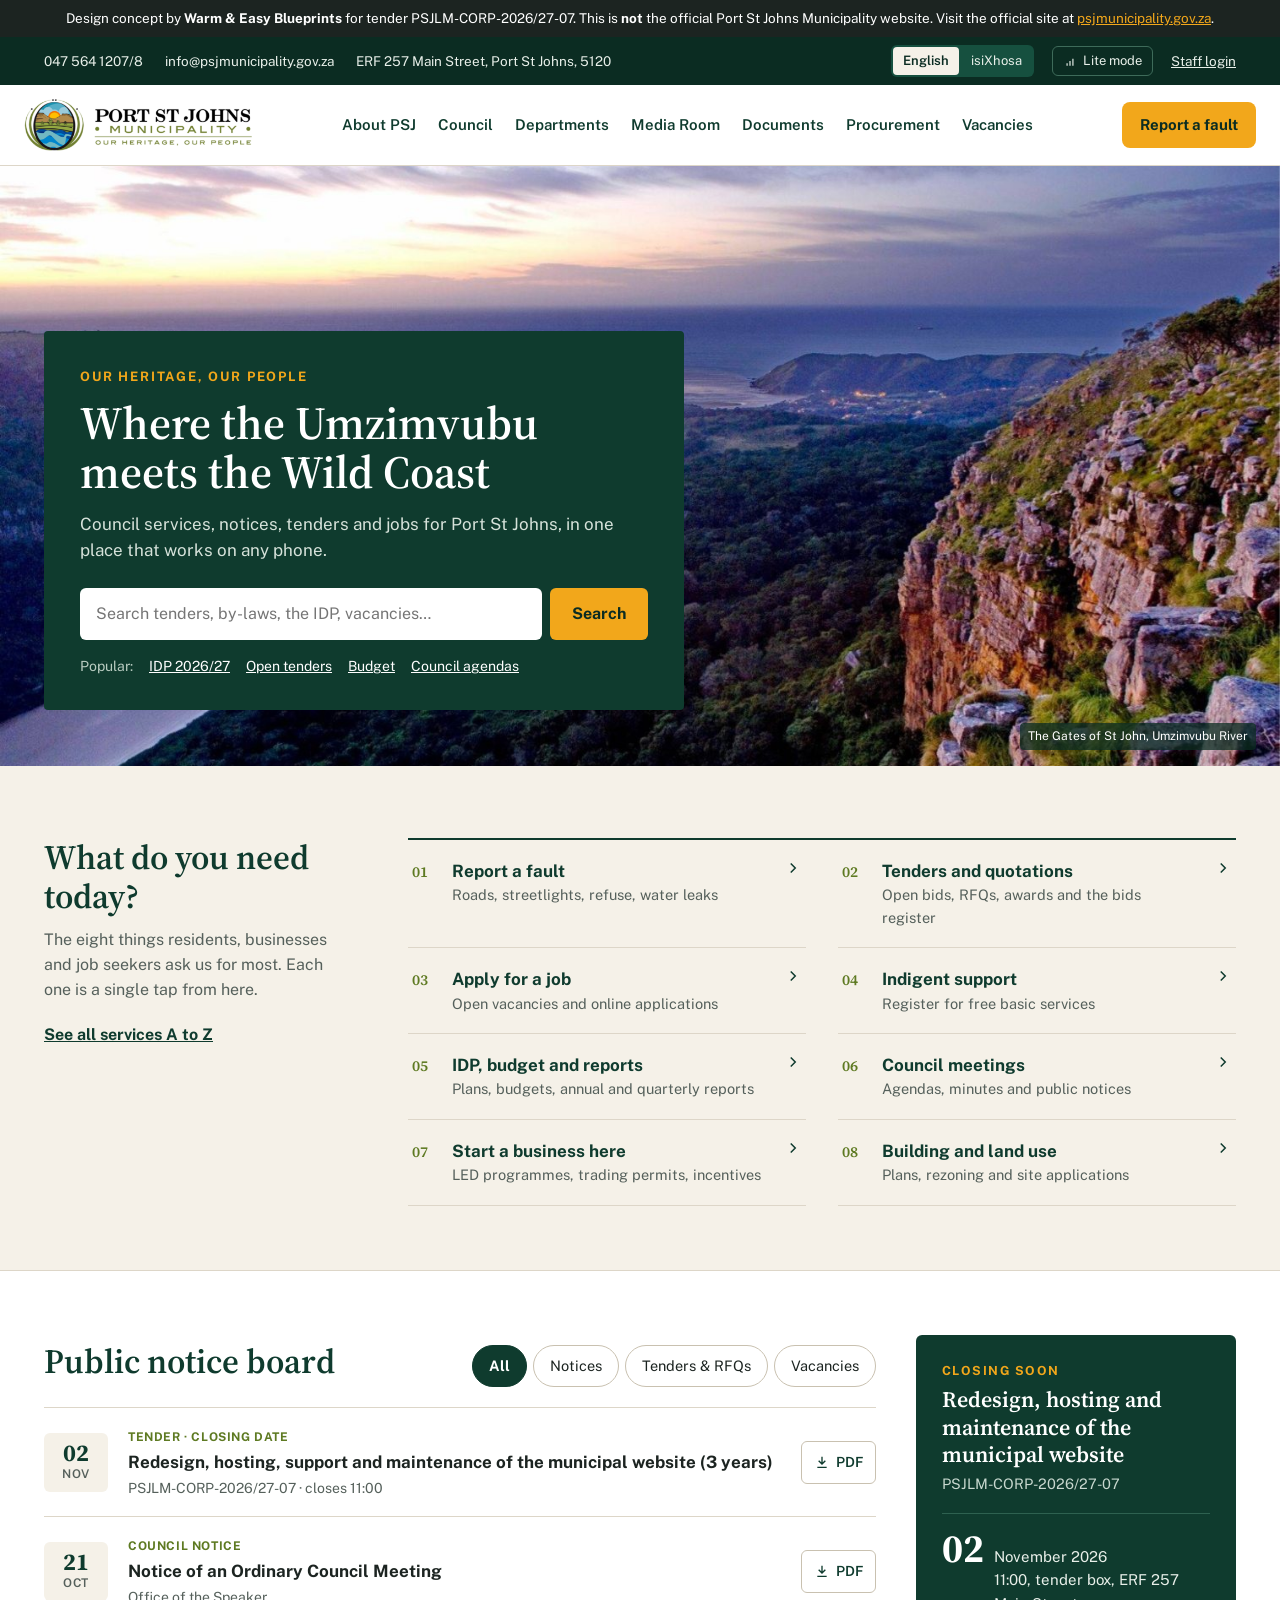
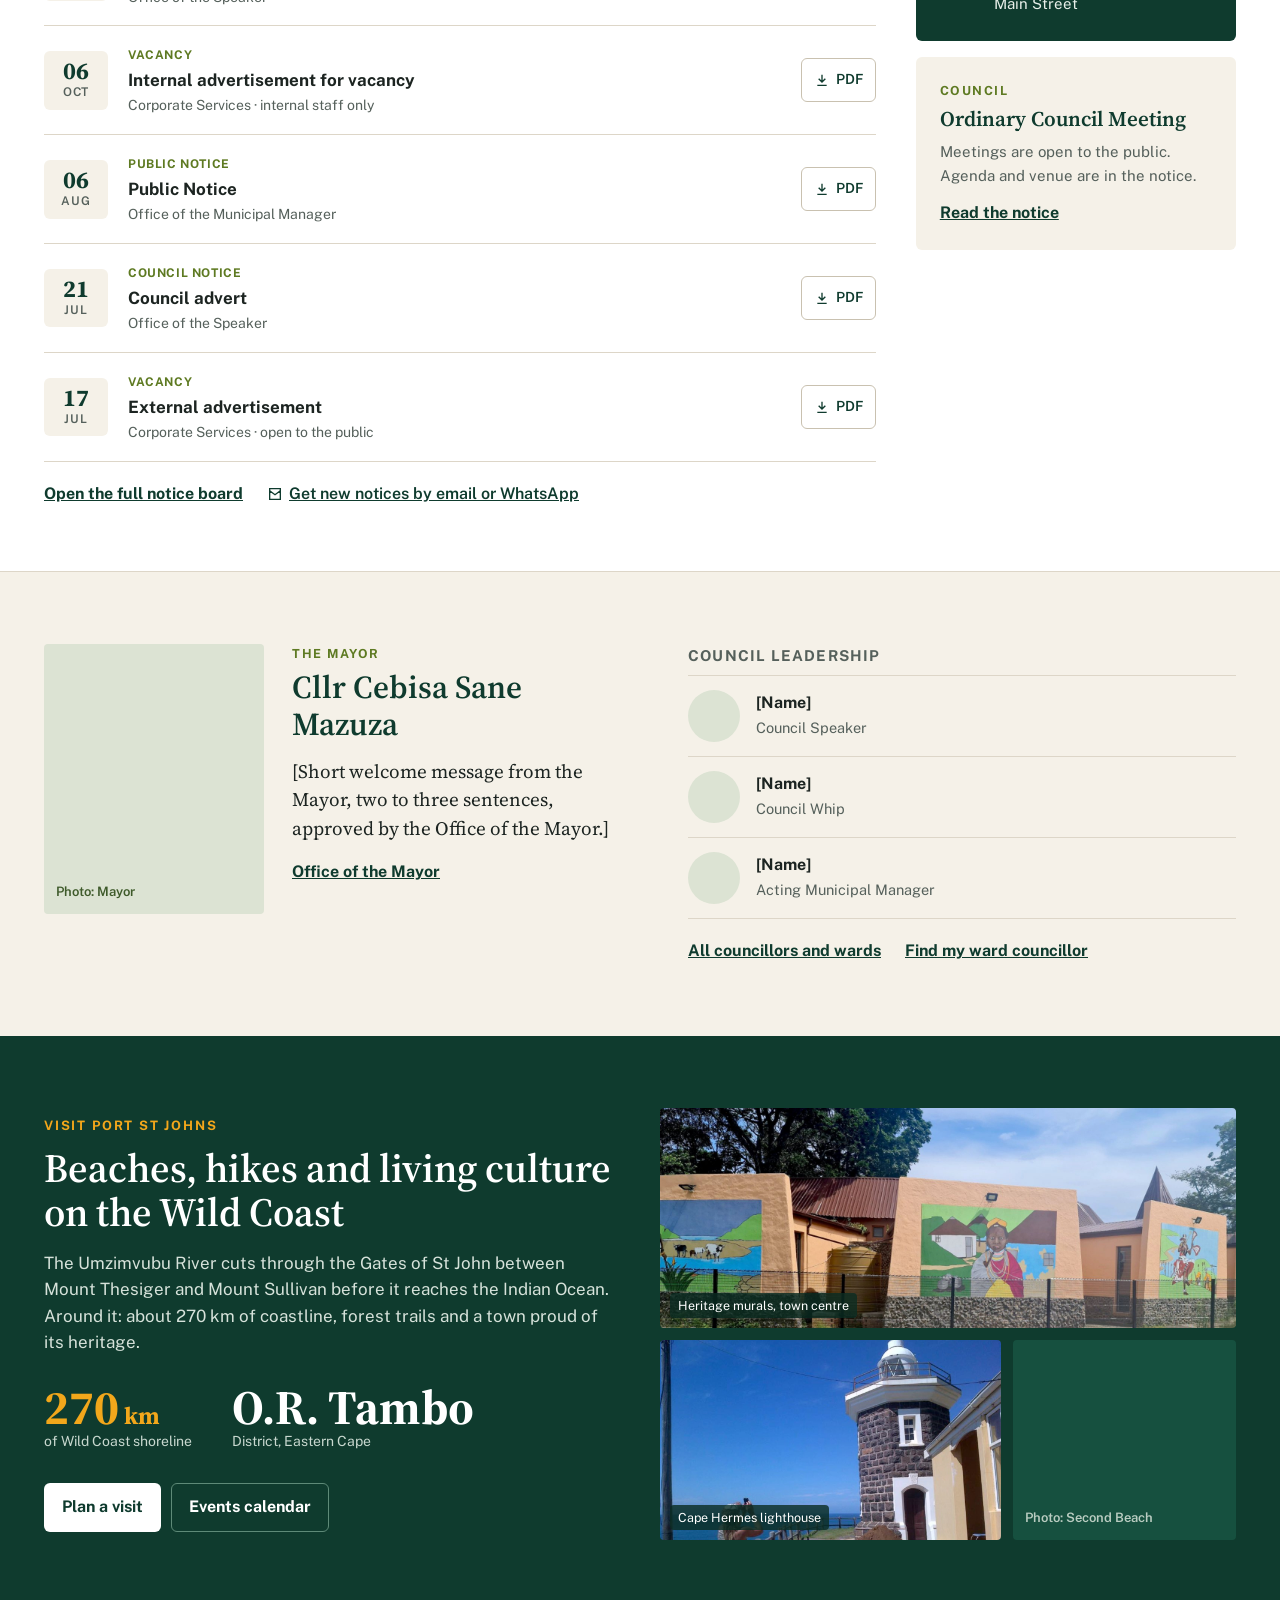
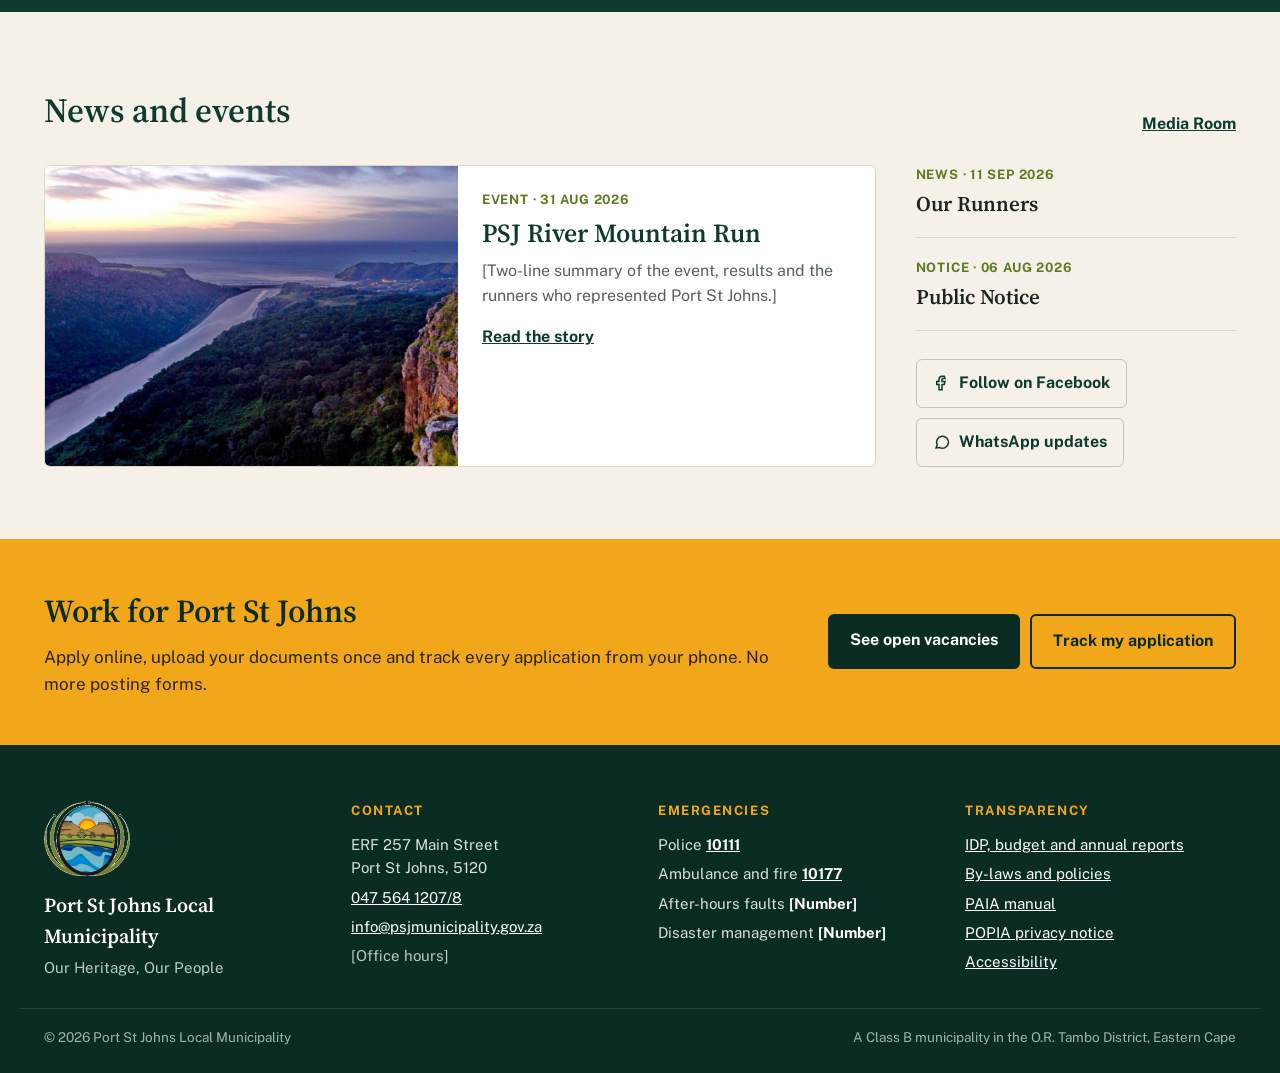
==== index.html @ 974b721a "Port St Johns LM website redesign concept (tender PSJLM-CORP-2026/27-07) Co-Authored-By: Claude Opus" ====
<!doctype html>
<html lang="en">
<head>
<meta charset="utf-8">
<meta name="viewport" content="width=device-width, initial-scale=1">
<meta name="robots" content="noindex, nofollow">
<title>Port St Johns LM · Home (design concept)</title>
<meta name="description" content="Website redesign concept for Port St Johns Local Municipality by Warm &amp; Easy Blueprints. Not the official municipal website.">
<link rel="icon" href="assets/psj-emblem.png">
<link rel="preconnect" href="https://fonts.googleapis.com">
<link href="https://fonts.googleapis.com/css2?family=Public+Sans:wght@400;500;600;700&amp;family=Source+Serif+4:opsz,wght@8..60,500;8..60,600;8..60,700&amp;display=swap" rel="stylesheet">
<style>
body{margin:0;background:#F5F1E8}
*{box-sizing:border-box}
a{color:#0F3B2E}a:hover{color:#5E7A22}
a:focus-visible,button:focus-visible,input:focus-visible,select:focus-visible{outline:3px solid #F2A71B;outline-offset:2px}
</style>
</head>
<body>
<div role="note" style="position:sticky;top:0;z-index:50;background:#1C2421;color:#FFFFFF;font-family:'Public Sans',system-ui,sans-serif;font-size:13.5px;line-height:1.4;padding:9px 16px;text-align:center">Design concept by <strong>Warm &amp; Easy Blueprints</strong> for tender PSJLM-CORP-2026/27-07. This is <strong>not</strong> the official Port St Johns Municipality website. Visit the official site at <a href="https://psjmunicipality.gov.za/" style="color:#F2A71B">psjmunicipality.gov.za</a>.</div>
<div style="width: 100%; font-family: 'Public Sans', system-ui, sans-serif; color: #1C2421; background: #F5F1E8; font-size: 16px; line-height: 1.55">


<div style="background: #0B2C22; color: #E8EFE9; font-size: 13.5px">
<div style="max-width: 1240px; margin: 0 auto; padding: 8px 24px; display: flex; flex-wrap: wrap; gap: 8px 24px; align-items: center; justify-content: space-between">
<div style="display: flex; flex-wrap: wrap; gap: 6px 22px; align-items: center">
<a href="tel:0475641207" style="color: #E8EFE9; text-decoration: none">047 564 1207/8</a>
<a href="mailto:info@psjmunicipality.gov.za" style="color: #E8EFE9; text-decoration: none">info@psjmunicipality.gov.za</a>
<span>ERF 257 Main Street, Port St Johns, 5120</span>
</div>
<div style="display: flex; flex-wrap: wrap; gap: 6px 18px; align-items: center">
<div role="group" aria-label="Language" style="display: flex; gap: 2px; background: #16503F; border-radius: 6px; padding: 2px">
<button type="button" aria-pressed="true" style="font: inherit; font-size: 13px; font-weight: 600; border: 0; border-radius: 4px; padding: 4px 10px; background: #F5F1E8; color: #0B2C22; cursor: pointer">English</button>
<button type="button" aria-pressed="false" style="font: inherit; font-size: 13px; border: 0; border-radius: 4px; padding: 4px 10px; background: transparent; color: #E8EFE9; cursor: pointer">isiXhosa</button>
</div>
<button type="button" aria-pressed="false" style="font: inherit; font-size: 13px; border: 1px solid #3E6B5A; border-radius: 6px; padding: 4px 10px; background: transparent; color: #E8EFE9; cursor: pointer; display: flex; align-items: center; gap: 6px"><svg width="14" height="14" viewBox="0 0 24 24" fill="none" stroke="currentColor" stroke-width="2" aria-hidden="true"><path d="M2 20h.01M7 20v-4M12 20v-8M17 20V8"/></svg>Lite mode</button>
<a href="#" style="color: #E8EFE9">Staff login</a>
</div>
</div>
</div>


<header style="background: #FFFFFF; border-bottom: 1px solid #DDD6C8">
<div style="max-width: 1280px; margin: 0 auto; padding: 14px 24px; display: flex; flex-wrap: wrap; gap: 16px 24px; align-items: center; justify-content: space-between">
<a href="#" aria-label="Port St Johns Municipality home" style="display: block; line-height: 0"><img src="assets/psj-logo.png" alt="Port St Johns Municipality: Our Heritage, Our People" style="height: 52px; width: auto"></a>
<nav aria-label="Main" style="display: flex; flex-wrap: wrap; gap: 4px 22px; align-items: center; font-weight: 600; font-size: 15px">
<a href="#" style="text-decoration: none">About PSJ</a>
<a href="#" style="text-decoration: none">Council</a>
<a href="#" style="text-decoration: none">Departments</a>
<a href="#" style="text-decoration: none">Media Room</a>
<a href="#" style="text-decoration: none">Documents</a>
<a href="#" style="text-decoration: none">Procurement</a>
<a href="vacancies.html" style="text-decoration: none">Vacancies</a>
</nav>
<div style="display: flex; gap: 10px; align-items: center">
<a href="#" style="text-decoration: none; background: #F2A71B; color: #0B2C22; font-weight: 700; padding: 11px 18px; border-radius: 8px; font-size: 15px">Report a fault</a>
</div>
</div>
</header>


<section style="position: relative; min-height: 600px; display: flex; align-items: flex-end; overflow: hidden">
<img src="assets/psj-gorge.jpg" alt="The Umzimvubu River winding through the Gates of St John gorge to the Indian Ocean at dusk" style="position: absolute; inset: 0; width: 100%; height: 100%; object-fit: cover; object-position: center 40%">
<div style="position: relative; width: 100%; max-width: 1240px; margin: 0 auto; padding: 0 24px 56px">
<div style="background: #0F3B2E; color: #FFFFFF; max-width: 640px; padding: 36px 36px 32px; border-radius: 4px">
<p style="margin: 0 0 10px; font-size: 13px; letter-spacing: 0.14em; text-transform: uppercase; color: #F2A71B; font-weight: 700">Our Heritage, Our People</p>
<h1 style="margin: 0 0 14px; font-family: 'Source Serif 4', Georgia, serif; font-weight: 600; font-size: 46px; line-height: 1.08">Where the Umzimvubu meets the Wild Coast</h1>
<p style="margin: 0 0 24px; font-size: 17px; color: #D6E2DA">Council services, notices, tenders and jobs for Port St Johns, in one place that works on any phone.</p>
<form role="search" style="display: flex; gap: 8px; flex-wrap: wrap">
<label for="hero-search" style="position: absolute; width: 1px; height: 1px; overflow: hidden; clip: rect(0 0 0 0)">Search the website</label>
<input id="hero-search" type="search" placeholder="Search tenders, by-laws, the IDP, vacancies…" style="flex: 1 1 280px; min-width: 0; font: inherit; font-size: 16px; padding: 14px 16px; border: 0; border-radius: 6px; background: #FFFFFF; color: #1C2421">
<button type="submit" style="font: inherit; font-weight: 700; font-size: 16px; padding: 14px 22px; border: 0; border-radius: 6px; background: #F2A71B; color: #0B2C22; cursor: pointer">Search</button>
</form>
<div style="display: flex; flex-wrap: wrap; gap: 8px 16px; margin-top: 16px; font-size: 14px; color: #B9CCC1">
<span>Popular:</span>
<a href="#" style="color: #FFFFFF">IDP 2026/27</a>
<a href="#" style="color: #FFFFFF">Open tenders</a>
<a href="#" style="color: #FFFFFF">Budget</a>
<a href="#" style="color: #FFFFFF">Council agendas</a>
</div>
</div>
</div>
<p style="position: absolute; right: 24px; bottom: 16px; margin: 0; font-size: 12px; color: #FFFFFF; background: rgba(11,44,34,0.75); padding: 4px 8px; border-radius: 4px">The Gates of St John, Umzimvubu River</p>
</section>


<section aria-labelledby="tasks-h" style="max-width: 1240px; margin: 0 auto; padding: 72px 24px 64px">
<div style="display: flex; flex-wrap: wrap; gap: 32px 64px">
<div style="flex: 1 1 300px; max-width: 360px">
<h2 id="tasks-h" style="margin: 0 0 12px; font-family: 'Source Serif 4', Georgia, serif; font-weight: 600; font-size: 34px; line-height: 1.15; color: #0F3B2E">What do you need today?</h2>
<p style="margin: 0 0 20px; color: #55605B">The eight things residents, businesses and job seekers ask us for most. Each one is a single tap from here.</p>
<a href="#" style="font-weight: 700">See all services A to Z</a>
</div>
<ol style="flex: 999 1 560px; min-width: 0; list-style: none; margin: 0; padding: 0; display: grid; grid-template-columns: repeat(auto-fit, minmax(280px, 1fr)); column-gap: 32px; border-top: 2px solid #0F3B2E">

<li style="border-bottom: 1px solid #DDD6C8">
<a href="#" style="display: flex; gap: 16px; align-items: baseline; padding: 18px 4px; text-decoration: none; color: #1C2421">
<span style="font-family: 'Source Serif 4', Georgia, serif; font-size: 15px; font-weight: 600; color: #5E7A22; min-width: 24px">01</span>
<span style="flex: 1">
<span style="display: block; font-weight: 700; font-size: 17px; color: #0F3B2E">Report a fault</span>
<span style="display: block; font-size: 14.5px; color: #55605B">Roads, streetlights, refuse, water leaks</span>
</span>
<svg width="18" height="18" viewBox="0 0 24 24" fill="none" stroke="#0F3B2E" stroke-width="2" aria-hidden="true"><path d="M9 6l6 6-6 6"/></svg>
</a>
</li>

<li style="border-bottom: 1px solid #DDD6C8">
<a href="tenders.html" style="display: flex; gap: 16px; align-items: baseline; padding: 18px 4px; text-decoration: none; color: #1C2421">
<span style="font-family: 'Source Serif 4', Georgia, serif; font-size: 15px; font-weight: 600; color: #5E7A22; min-width: 24px">02</span>
<span style="flex: 1">
<span style="display: block; font-weight: 700; font-size: 17px; color: #0F3B2E">Tenders and quotations</span>
<span style="display: block; font-size: 14.5px; color: #55605B">Open bids, RFQs, awards and the bids register</span>
</span>
<svg width="18" height="18" viewBox="0 0 24 24" fill="none" stroke="#0F3B2E" stroke-width="2" aria-hidden="true"><path d="M9 6l6 6-6 6"/></svg>
</a>
</li>

<li style="border-bottom: 1px solid #DDD6C8">
<a href="vacancies.html" style="display: flex; gap: 16px; align-items: baseline; padding: 18px 4px; text-decoration: none; color: #1C2421">
<span style="font-family: 'Source Serif 4', Georgia, serif; font-size: 15px; font-weight: 600; color: #5E7A22; min-width: 24px">03</span>
<span style="flex: 1">
<span style="display: block; font-weight: 700; font-size: 17px; color: #0F3B2E">Apply for a job</span>
<span style="display: block; font-size: 14.5px; color: #55605B">Open vacancies and online applications</span>
</span>
<svg width="18" height="18" viewBox="0 0 24 24" fill="none" stroke="#0F3B2E" stroke-width="2" aria-hidden="true"><path d="M9 6l6 6-6 6"/></svg>
</a>
</li>

<li style="border-bottom: 1px solid #DDD6C8">
<a href="#" style="display: flex; gap: 16px; align-items: baseline; padding: 18px 4px; text-decoration: none; color: #1C2421">
<span style="font-family: 'Source Serif 4', Georgia, serif; font-size: 15px; font-weight: 600; color: #5E7A22; min-width: 24px">04</span>
<span style="flex: 1">
<span style="display: block; font-weight: 700; font-size: 17px; color: #0F3B2E">Indigent support</span>
<span style="display: block; font-size: 14.5px; color: #55605B">Register for free basic services</span>
</span>
<svg width="18" height="18" viewBox="0 0 24 24" fill="none" stroke="#0F3B2E" stroke-width="2" aria-hidden="true"><path d="M9 6l6 6-6 6"/></svg>
</a>
</li>

<li style="border-bottom: 1px solid #DDD6C8">
<a href="#" style="display: flex; gap: 16px; align-items: baseline; padding: 18px 4px; text-decoration: none; color: #1C2421">
<span style="font-family: 'Source Serif 4', Georgia, serif; font-size: 15px; font-weight: 600; color: #5E7A22; min-width: 24px">05</span>
<span style="flex: 1">
<span style="display: block; font-weight: 700; font-size: 17px; color: #0F3B2E">IDP, budget and reports</span>
<span style="display: block; font-size: 14.5px; color: #55605B">Plans, budgets, annual and quarterly reports</span>
</span>
<svg width="18" height="18" viewBox="0 0 24 24" fill="none" stroke="#0F3B2E" stroke-width="2" aria-hidden="true"><path d="M9 6l6 6-6 6"/></svg>
</a>
</li>

<li style="border-bottom: 1px solid #DDD6C8">
<a href="#" style="display: flex; gap: 16px; align-items: baseline; padding: 18px 4px; text-decoration: none; color: #1C2421">
<span style="font-family: 'Source Serif 4', Georgia, serif; font-size: 15px; font-weight: 600; color: #5E7A22; min-width: 24px">06</span>
<span style="flex: 1">
<span style="display: block; font-weight: 700; font-size: 17px; color: #0F3B2E">Council meetings</span>
<span style="display: block; font-size: 14.5px; color: #55605B">Agendas, minutes and public notices</span>
</span>
<svg width="18" height="18" viewBox="0 0 24 24" fill="none" stroke="#0F3B2E" stroke-width="2" aria-hidden="true"><path d="M9 6l6 6-6 6"/></svg>
</a>
</li>

<li style="border-bottom: 1px solid #DDD6C8">
<a href="#" style="display: flex; gap: 16px; align-items: baseline; padding: 18px 4px; text-decoration: none; color: #1C2421">
<span style="font-family: 'Source Serif 4', Georgia, serif; font-size: 15px; font-weight: 600; color: #5E7A22; min-width: 24px">07</span>
<span style="flex: 1">
<span style="display: block; font-weight: 700; font-size: 17px; color: #0F3B2E">Start a business here</span>
<span style="display: block; font-size: 14.5px; color: #55605B">LED programmes, trading permits, incentives</span>
</span>
<svg width="18" height="18" viewBox="0 0 24 24" fill="none" stroke="#0F3B2E" stroke-width="2" aria-hidden="true"><path d="M9 6l6 6-6 6"/></svg>
</a>
</li>

<li style="border-bottom: 1px solid #DDD6C8">
<a href="#" style="display: flex; gap: 16px; align-items: baseline; padding: 18px 4px; text-decoration: none; color: #1C2421">
<span style="font-family: 'Source Serif 4', Georgia, serif; font-size: 15px; font-weight: 600; color: #5E7A22; min-width: 24px">08</span>
<span style="flex: 1">
<span style="display: block; font-weight: 700; font-size: 17px; color: #0F3B2E">Building and land use</span>
<span style="display: block; font-size: 14.5px; color: #55605B">Plans, rezoning and site applications</span>
</span>
<svg width="18" height="18" viewBox="0 0 24 24" fill="none" stroke="#0F3B2E" stroke-width="2" aria-hidden="true"><path d="M9 6l6 6-6 6"/></svg>
</a>
</li>

</ol>
</div>
</section>


<section aria-labelledby="board-h" style="background: #FFFFFF; border-top: 1px solid #DDD6C8; border-bottom: 1px solid #DDD6C8">
<div style="max-width: 1240px; margin: 0 auto; padding: 64px 24px; display: flex; flex-wrap: wrap; gap: 40px">
<div style="flex: 999 1 600px; min-width: 0">
<div style="display: flex; flex-wrap: wrap; gap: 12px 24px; align-items: end; justify-content: space-between; margin-bottom: 20px">
<h2 id="board-h" style="margin: 0; font-family: 'Source Serif 4', Georgia, serif; font-weight: 600; font-size: 34px; color: #0F3B2E">Public notice board</h2>
<div role="tablist" aria-label="Notice type" style="display: flex; flex-wrap: wrap; gap: 6px">
<button type="button" role="tab" aria-selected="true" style="font: inherit; font-size: 14.5px; font-weight: 700; padding: 9px 16px; border-radius: 999px; border: 1px solid #0F3B2E; background: #0F3B2E; color: #FFFFFF; cursor: pointer">All</button>
<button type="button" role="tab" aria-selected="false" style="font: inherit; font-size: 14.5px; padding: 9px 16px; border-radius: 999px; border: 1px solid #C9C1B0; background: #FFFFFF; color: #1C2421; cursor: pointer">Notices</button>
<button type="button" role="tab" aria-selected="false" style="font: inherit; font-size: 14.5px; padding: 9px 16px; border-radius: 999px; border: 1px solid #C9C1B0; background: #FFFFFF; color: #1C2421; cursor: pointer">Tenders &amp; RFQs</button>
<button type="button" role="tab" aria-selected="false" style="font: inherit; font-size: 14.5px; padding: 9px 16px; border-radius: 999px; border: 1px solid #C9C1B0; background: #FFFFFF; color: #1C2421; cursor: pointer">Vacancies</button>
</div>
</div>
<ul style="list-style: none; margin: 0; padding: 0; border-top: 1px solid #DDD6C8">

<li style="border-bottom: 1px solid #DDD6C8; display: flex; gap: 20px; align-items: center; padding: 16px 0">
<div style="width: 64px; flex: none; text-align: center; background: #F5F1E8; border-radius: 6px; padding: 8px 0">
<div style="font-family: 'Source Serif 4', Georgia, serif; font-size: 24px; font-weight: 700; line-height: 1; color: #0F3B2E">02</div>
<div style="font-size: 12px; font-weight: 600; text-transform: uppercase; letter-spacing: 0.06em; color: #55605B">Nov</div>
</div>
<div style="flex: 1; min-width: 0">
<span style="display: inline-block; font-size: 12px; font-weight: 700; letter-spacing: 0.05em; text-transform: uppercase; color: #5E7A22; margin-bottom: 2px">Tender · closing date</span>
<a href="#" style="display: block; font-weight: 700; font-size: 17px; text-decoration: none; color: #1C2421">Redesign, hosting, support and maintenance of the municipal website (3 years)</a>
<span style="font-size: 14px; color: #55605B">PSJLM-CORP-2026/27-07 · closes 11:00</span>
</div>
<a href="#" aria-label="Download PDF" style="flex: none; display: flex; align-items: center; gap: 6px; font-size: 14px; font-weight: 600; padding: 10px 12px; border: 1px solid #C9C1B0; border-radius: 6px; text-decoration: none"><svg width="16" height="16" viewBox="0 0 24 24" fill="none" stroke="currentColor" stroke-width="2" aria-hidden="true"><path d="M12 4v11M7 10l5 5 5-5M5 20h14"/></svg>PDF</a>
</li>

<li style="border-bottom: 1px solid #DDD6C8; display: flex; gap: 20px; align-items: center; padding: 16px 0">
<div style="width: 64px; flex: none; text-align: center; background: #F5F1E8; border-radius: 6px; padding: 8px 0">
<div style="font-family: 'Source Serif 4', Georgia, serif; font-size: 24px; font-weight: 700; line-height: 1; color: #0F3B2E">21</div>
<div style="font-size: 12px; font-weight: 600; text-transform: uppercase; letter-spacing: 0.06em; color: #55605B">Oct</div>
</div>
<div style="flex: 1; min-width: 0">
<span style="display: inline-block; font-size: 12px; font-weight: 700; letter-spacing: 0.05em; text-transform: uppercase; color: #5E7A22; margin-bottom: 2px">Council notice</span>
<a href="#" style="display: block; font-weight: 700; font-size: 17px; text-decoration: none; color: #1C2421">Notice of an Ordinary Council Meeting</a>
<span style="font-size: 14px; color: #55605B">Office of the Speaker</span>
</div>
<a href="#" aria-label="Download PDF" style="flex: none; display: flex; align-items: center; gap: 6px; font-size: 14px; font-weight: 600; padding: 10px 12px; border: 1px solid #C9C1B0; border-radius: 6px; text-decoration: none"><svg width="16" height="16" viewBox="0 0 24 24" fill="none" stroke="currentColor" stroke-width="2" aria-hidden="true"><path d="M12 4v11M7 10l5 5 5-5M5 20h14"/></svg>PDF</a>
</li>

<li style="border-bottom: 1px solid #DDD6C8; display: flex; gap: 20px; align-items: center; padding: 16px 0">
<div style="width: 64px; flex: none; text-align: center; background: #F5F1E8; border-radius: 6px; padding: 8px 0">
<div style="font-family: 'Source Serif 4', Georgia, serif; font-size: 24px; font-weight: 700; line-height: 1; color: #0F3B2E">06</div>
<div style="font-size: 12px; font-weight: 600; text-transform: uppercase; letter-spacing: 0.06em; color: #55605B">Oct</div>
</div>
<div style="flex: 1; min-width: 0">
<span style="display: inline-block; font-size: 12px; font-weight: 700; letter-spacing: 0.05em; text-transform: uppercase; color: #5E7A22; margin-bottom: 2px">Vacancy</span>
<a href="#" style="display: block; font-weight: 700; font-size: 17px; text-decoration: none; color: #1C2421">Internal advertisement for vacancy</a>
<span style="font-size: 14px; color: #55605B">Corporate Services · internal staff only</span>
</div>
<a href="#" aria-label="Download PDF" style="flex: none; display: flex; align-items: center; gap: 6px; font-size: 14px; font-weight: 600; padding: 10px 12px; border: 1px solid #C9C1B0; border-radius: 6px; text-decoration: none"><svg width="16" height="16" viewBox="0 0 24 24" fill="none" stroke="currentColor" stroke-width="2" aria-hidden="true"><path d="M12 4v11M7 10l5 5 5-5M5 20h14"/></svg>PDF</a>
</li>

<li style="border-bottom: 1px solid #DDD6C8; display: flex; gap: 20px; align-items: center; padding: 16px 0">
<div style="width: 64px; flex: none; text-align: center; background: #F5F1E8; border-radius: 6px; padding: 8px 0">
<div style="font-family: 'Source Serif 4', Georgia, serif; font-size: 24px; font-weight: 700; line-height: 1; color: #0F3B2E">06</div>
<div style="font-size: 12px; font-weight: 600; text-transform: uppercase; letter-spacing: 0.06em; color: #55605B">Aug</div>
</div>
<div style="flex: 1; min-width: 0">
<span style="display: inline-block; font-size: 12px; font-weight: 700; letter-spacing: 0.05em; text-transform: uppercase; color: #5E7A22; margin-bottom: 2px">Public notice</span>
<a href="#" style="display: block; font-weight: 700; font-size: 17px; text-decoration: none; color: #1C2421">Public Notice</a>
<span style="font-size: 14px; color: #55605B">Office of the Municipal Manager</span>
</div>
<a href="#" aria-label="Download PDF" style="flex: none; display: flex; align-items: center; gap: 6px; font-size: 14px; font-weight: 600; padding: 10px 12px; border: 1px solid #C9C1B0; border-radius: 6px; text-decoration: none"><svg width="16" height="16" viewBox="0 0 24 24" fill="none" stroke="currentColor" stroke-width="2" aria-hidden="true"><path d="M12 4v11M7 10l5 5 5-5M5 20h14"/></svg>PDF</a>
</li>

<li style="border-bottom: 1px solid #DDD6C8; display: flex; gap: 20px; align-items: center; padding: 16px 0">
<div style="width: 64px; flex: none; text-align: center; background: #F5F1E8; border-radius: 6px; padding: 8px 0">
<div style="font-family: 'Source Serif 4', Georgia, serif; font-size: 24px; font-weight: 700; line-height: 1; color: #0F3B2E">21</div>
<div style="font-size: 12px; font-weight: 600; text-transform: uppercase; letter-spacing: 0.06em; color: #55605B">Jul</div>
</div>
<div style="flex: 1; min-width: 0">
<span style="display: inline-block; font-size: 12px; font-weight: 700; letter-spacing: 0.05em; text-transform: uppercase; color: #5E7A22; margin-bottom: 2px">Council notice</span>
<a href="#" style="display: block; font-weight: 700; font-size: 17px; text-decoration: none; color: #1C2421">Council advert</a>
<span style="font-size: 14px; color: #55605B">Office of the Speaker</span>
</div>
<a href="#" aria-label="Download PDF" style="flex: none; display: flex; align-items: center; gap: 6px; font-size: 14px; font-weight: 600; padding: 10px 12px; border: 1px solid #C9C1B0; border-radius: 6px; text-decoration: none"><svg width="16" height="16" viewBox="0 0 24 24" fill="none" stroke="currentColor" stroke-width="2" aria-hidden="true"><path d="M12 4v11M7 10l5 5 5-5M5 20h14"/></svg>PDF</a>
</li>

<li style="border-bottom: 1px solid #DDD6C8; display: flex; gap: 20px; align-items: center; padding: 16px 0">
<div style="width: 64px; flex: none; text-align: center; background: #F5F1E8; border-radius: 6px; padding: 8px 0">
<div style="font-family: 'Source Serif 4', Georgia, serif; font-size: 24px; font-weight: 700; line-height: 1; color: #0F3B2E">17</div>
<div style="font-size: 12px; font-weight: 600; text-transform: uppercase; letter-spacing: 0.06em; color: #55605B">Jul</div>
</div>
<div style="flex: 1; min-width: 0">
<span style="display: inline-block; font-size: 12px; font-weight: 700; letter-spacing: 0.05em; text-transform: uppercase; color: #5E7A22; margin-bottom: 2px">Vacancy</span>
<a href="#" style="display: block; font-weight: 700; font-size: 17px; text-decoration: none; color: #1C2421">External advertisement</a>
<span style="font-size: 14px; color: #55605B">Corporate Services · open to the public</span>
</div>
<a href="#" aria-label="Download PDF" style="flex: none; display: flex; align-items: center; gap: 6px; font-size: 14px; font-weight: 600; padding: 10px 12px; border: 1px solid #C9C1B0; border-radius: 6px; text-decoration: none"><svg width="16" height="16" viewBox="0 0 24 24" fill="none" stroke="currentColor" stroke-width="2" aria-hidden="true"><path d="M12 4v11M7 10l5 5 5-5M5 20h14"/></svg>PDF</a>
</li>

</ul>
<div style="display: flex; flex-wrap: wrap; gap: 12px 24px; margin-top: 20px; align-items: center">
<a href="tenders.html" style="font-weight: 700">Open the full notice board</a>
<a href="#" style="display: flex; align-items: center; gap: 6px; font-weight: 600"><svg width="16" height="16" viewBox="0 0 24 24" fill="none" stroke="currentColor" stroke-width="2" aria-hidden="true"><path d="M4 4h16v16H4zM4 7l8 6 8-6"/></svg>Get new notices by email or WhatsApp</a>
</div>
</div>

<aside style="flex: 1 1 320px; display: flex; flex-direction: column; gap: 16px">
<div style="background: #0F3B2E; color: #FFFFFF; border-radius: 6px; padding: 26px">
<p style="margin: 0 0 6px; font-size: 12.5px; font-weight: 700; letter-spacing: 0.12em; text-transform: uppercase; color: #F2A71B">Closing soon</p>
<p style="margin: 0 0 4px; font-family: 'Source Serif 4', Georgia, serif; font-size: 22px; font-weight: 600; line-height: 1.25">Redesign, hosting and maintenance of the municipal website</p>
<p style="margin: 0 0 18px; font-size: 14.5px; color: #C8D8CF">PSJLM-CORP-2026/27-07</p>
<div style="display: flex; gap: 10px; align-items: baseline; border-top: 1px solid #2E6150; padding-top: 14px">
<span style="font-family: 'Source Serif 4', Georgia, serif; font-size: 40px; font-weight: 700; line-height: 1">02</span>
<span style="font-size: 15px; color: #E8EFE9">November 2026<br>11:00, tender box, ERF 257 Main Street</span>
</div>
</div>
<div style="background: #F5F1E8; border-radius: 6px; padding: 24px">
<p style="margin: 0 0 6px; font-size: 12.5px; font-weight: 700; letter-spacing: 0.12em; text-transform: uppercase; color: #5E7A22">Council</p>
<p style="margin: 0 0 8px; font-family: 'Source Serif 4', Georgia, serif; font-size: 21px; font-weight: 600; color: #0F3B2E; line-height: 1.25">Ordinary Council Meeting</p>
<p style="margin: 0 0 14px; font-size: 15px; color: #55605B">Meetings are open to the public. Agenda and venue are in the notice.</p>
<a href="#" style="font-weight: 700">Read the notice</a>
</div>
</aside>
</div>
</section>


<section aria-labelledby="lead-h" style="max-width: 1240px; margin: 0 auto; padding: 72px 24px">
<div style="display: flex; flex-wrap: wrap; gap: 40px 56px; align-items: stretch">
<div style="flex: 1 1 420px; display: flex; flex-wrap: wrap; gap: 28px; align-items: flex-start">
<div role="img" aria-label="Photo placeholder: The Mayor" style="width: 220px; height: 270px; flex: none; background: #DCE3D3; border-radius: 4px; display: flex; align-items: flex-end; padding: 12px; color: #3E5A2A; font-size: 13px; font-weight: 600">Photo: Mayor</div>
<div style="flex: 1 1 220px">
<p style="margin: 0 0 6px; font-size: 12.5px; font-weight: 700; letter-spacing: 0.12em; text-transform: uppercase; color: #5E7A22">The Mayor</p>
<h2 id="lead-h" style="margin: 0 0 14px; font-family: 'Source Serif 4', Georgia, serif; font-weight: 600; font-size: 32px; line-height: 1.15; color: #0F3B2E">Cllr Cebisa Sane Mazuza</h2>
<p style="margin: 0 0 18px; font-family: 'Source Serif 4', Georgia, serif; font-size: 19px; line-height: 1.5; color: #1C2421">[Short welcome message from the Mayor, two to three sentences, approved by the Office of the Mayor.]</p>
<a href="#" style="font-weight: 700">Office of the Mayor</a>
</div>
</div>
<div style="flex: 1 1 380px; min-width: 0">
<h3 style="margin: 0 0 8px; font-size: 15px; font-weight: 700; letter-spacing: 0.08em; text-transform: uppercase; color: #55605B">Council leadership</h3>
<ul style="list-style: none; margin: 0 0 20px; padding: 0; border-top: 1px solid #DDD6C8">
<li style="display: flex; gap: 16px; align-items: center; padding: 14px 0; border-bottom: 1px solid #DDD6C8">
<div role="img" aria-label="Photo placeholder" style="width: 52px; height: 52px; border-radius: 50%; background: #DCE3D3; flex: none"></div>
<div><a href="#" style="display: block; font-weight: 700; text-decoration: none; color: #1C2421">[Name]</a><span style="font-size: 14.5px; color: #55605B">Council Speaker</span></div>
</li>
<li style="display: flex; gap: 16px; align-items: center; padding: 14px 0; border-bottom: 1px solid #DDD6C8">
<div role="img" aria-label="Photo placeholder" style="width: 52px; height: 52px; border-radius: 50%; background: #DCE3D3; flex: none"></div>
<div><a href="#" style="display: block; font-weight: 700; text-decoration: none; color: #1C2421">[Name]</a><span style="font-size: 14.5px; color: #55605B">Council Whip</span></div>
</li>
<li style="display: flex; gap: 16px; align-items: center; padding: 14px 0; border-bottom: 1px solid #DDD6C8">
<div role="img" aria-label="Photo placeholder" style="width: 52px; height: 52px; border-radius: 50%; background: #DCE3D3; flex: none"></div>
<div><a href="#" style="display: block; font-weight: 700; text-decoration: none; color: #1C2421">[Name]</a><span style="font-size: 14.5px; color: #55605B">Acting Municipal Manager</span></div>
</li>
</ul>
<div style="display: flex; flex-wrap: wrap; gap: 10px 24px">
<a href="#" style="font-weight: 700">All councillors and wards</a>
<a href="#" style="font-weight: 700">Find my ward councillor</a>
</div>
</div>
</div>
</section>


<section aria-labelledby="tour-h" style="background: #0F3B2E; color: #FFFFFF">
<div style="max-width: 1240px; margin: 0 auto; padding: 72px 24px; display: grid; grid-template-columns: repeat(auto-fit, minmax(320px, 1fr)); gap: 40px; align-items: center">
<div>
<p style="margin: 0 0 10px; font-size: 13px; font-weight: 700; letter-spacing: 0.14em; text-transform: uppercase; color: #F2A71B">Visit Port St Johns</p>
<h2 id="tour-h" style="margin: 0 0 16px; font-family: 'Source Serif 4', Georgia, serif; font-weight: 600; font-size: 40px; line-height: 1.1">Beaches, hikes and living culture on the Wild Coast</h2>
<p style="margin: 0 0 28px; font-size: 17px; color: #D6E2DA">The Umzimvubu River cuts through the Gates of St John between Mount Thesiger and Mount Sullivan before it reaches the Indian Ocean. Around it: about 270 km of coastline, forest trails and a town proud of its heritage.</p>
<div style="display: flex; gap: 40px; flex-wrap: wrap; margin-bottom: 30px">
<div><div style="font-family: 'Source Serif 4', Georgia, serif; font-size: 48px; font-weight: 700; line-height: 1; color: #F2A71B">270<span style="font-size: 24px"> km</span></div><div style="font-size: 14px; color: #C8D8CF">of Wild Coast shoreline</div></div>
<div><div style="font-family: 'Source Serif 4', Georgia, serif; font-size: 48px; font-weight: 700; line-height: 1">O.R. Tambo</div><div style="font-size: 14px; color: #C8D8CF">District, Eastern Cape</div></div>
</div>
<div style="display: flex; flex-wrap: wrap; gap: 10px">
<a href="#" style="text-decoration: none; background: #FFFFFF; color: #0F3B2E; font-weight: 700; padding: 12px 18px; border-radius: 6px">Plan a visit</a>
<a href="#" style="text-decoration: none; color: #FFFFFF; font-weight: 700; padding: 11px 17px; border-radius: 6px; border: 1px solid #5E8A78">Events calendar</a>
</div>
</div>
<div style="display: grid; grid-template-columns: repeat(5, minmax(0, 1fr)); grid-template-rows: 220px 200px; gap: 12px">
<figure style="margin: 0; grid-column: span 5; position: relative">
<img src="assets/psj-murals.jpg" alt="Heritage murals painted on a municipal building in Port St Johns" style="width: 100%; height: 100%; object-fit: cover; border-radius: 4px; display: block">
<figcaption style="position: absolute; left: 10px; bottom: 10px; font-size: 12.5px; background: rgba(11,44,34,0.8); padding: 3px 8px; border-radius: 4px">Heritage murals, town centre</figcaption>
</figure>
<figure style="margin: 0; grid-column: span 3; position: relative">
<img src="assets/psj-lighthouse.jpg" alt="Cape Hermes lighthouse above the sea" style="width: 100%; height: 100%; object-fit: cover; object-position: center 30%; border-radius: 4px; display: block">
<figcaption style="position: absolute; left: 10px; bottom: 10px; font-size: 12.5px; background: rgba(11,44,34,0.8); padding: 3px 8px; border-radius: 4px">Cape Hermes lighthouse</figcaption>
</figure>
<div role="img" aria-label="Photo placeholder: Second Beach" style="grid-column: span 2; background: #16503F; border-radius: 4px; display: flex; align-items: flex-end; padding: 12px; font-size: 13px; font-weight: 600; color: #B9CCC1">Photo: Second Beach</div>
</div>
</div>
</section>


<section aria-labelledby="news-h" style="max-width: 1240px; margin: 0 auto; padding: 72px 24px">
<div style="display: flex; flex-wrap: wrap; gap: 12px; justify-content: space-between; align-items: end; margin-bottom: 28px">
<h2 id="news-h" style="margin: 0; font-family: 'Source Serif 4', Georgia, serif; font-weight: 600; font-size: 34px; color: #0F3B2E">News and events</h2>
<a href="#" style="font-weight: 700">Media Room</a>
</div>
<div style="display: flex; flex-wrap: wrap; gap: 32px 40px">
<article style="flex: 999 1 520px; min-width: 0; display: flex; flex-wrap: wrap; gap: 24px; background: #FFFFFF; border-radius: 6px; overflow: hidden; border: 1px solid #DDD6C8">
<img src="assets/psj-gorge.jpg" alt="Mountain and river landscape on the PSJ River Mountain Run route" style="flex: 1 1 280px; min-width: 0; height: 300px; object-fit: cover; object-position: 30% center">
<div style="flex: 1 1 260px; padding: 24px 24px 24px 0">
<p style="margin: 0 0 8px; font-size: 13px; font-weight: 700; letter-spacing: 0.06em; text-transform: uppercase; color: #5E7A22">Event · 31 Aug 2026</p>
<h3 style="margin: 0 0 10px; font-family: 'Source Serif 4', Georgia, serif; font-size: 26px; font-weight: 600; line-height: 1.2"><a href="#" style="text-decoration: none; color: #0F3B2E">PSJ River Mountain Run</a></h3>
<p style="margin: 0 0 16px; color: #55605B">[Two-line summary of the event, results and the runners who represented Port St Johns.]</p>
<a href="#" style="font-weight: 700">Read the story</a>
</div>
</article>
<div style="flex: 1 1 320px; display: flex; flex-direction: column">
<article style="padding: 0 0 20px; border-bottom: 1px solid #DDD6C8; margin-bottom: 20px">
<p style="margin: 0 0 6px; font-size: 13px; font-weight: 700; letter-spacing: 0.06em; text-transform: uppercase; color: #5E7A22">News · 11 Sep 2026</p>
<h3 style="margin: 0; font-family: 'Source Serif 4', Georgia, serif; font-size: 21px; font-weight: 600; line-height: 1.25"><a href="#" style="text-decoration: none; color: #1C2421">Our Runners</a></h3>
</article>
<article style="padding: 0 0 20px; border-bottom: 1px solid #DDD6C8; margin-bottom: 20px">
<p style="margin: 0 0 6px; font-size: 13px; font-weight: 700; letter-spacing: 0.06em; text-transform: uppercase; color: #5E7A22">Notice · 06 Aug 2026</p>
<h3 style="margin: 0; font-family: 'Source Serif 4', Georgia, serif; font-size: 21px; font-weight: 600; line-height: 1.25"><a href="#" style="text-decoration: none; color: #1C2421">Public Notice</a></h3>
</article>
<div style="display: flex; flex-wrap: wrap; gap: 10px; margin-top: auto">
<a href="#" style="display: flex; align-items: center; gap: 8px; text-decoration: none; font-weight: 700; padding: 11px 16px; border-radius: 6px; border: 1px solid #C9C1B0; color: #0F3B2E"><svg width="18" height="18" viewBox="0 0 24 24" fill="none" stroke="currentColor" stroke-width="2" aria-hidden="true"><path d="M15 3h-3a4 4 0 0 0-4 4v3H5v4h3v7h4v-7h3l1-4h-4V7a1 1 0 0 1 1-1h3z"/></svg>Follow on Facebook</a>
<a href="#" style="display: flex; align-items: center; gap: 8px; text-decoration: none; font-weight: 700; padding: 11px 16px; border-radius: 6px; border: 1px solid #C9C1B0; color: #0F3B2E"><svg width="18" height="18" viewBox="0 0 24 24" fill="none" stroke="currentColor" stroke-width="2" aria-hidden="true"><path d="M4 20l1.5-4A8 8 0 1 1 9 19.5z"/></svg>WhatsApp updates</a>
</div>
</div>
</div>
</section>


<section aria-labelledby="jobs-h" style="background: #F2A71B">
<div style="max-width: 1240px; margin: 0 auto; padding: 48px 24px; display: flex; flex-wrap: wrap; gap: 24px 48px; align-items: center; justify-content: space-between">
<div style="flex: 1 1 520px">
<h2 id="jobs-h" style="margin: 0 0 8px; font-family: 'Source Serif 4', Georgia, serif; font-weight: 600; font-size: 32px; color: #0B2C22">Work for Port St Johns</h2>
<p style="margin: 0; font-size: 17px; color: #2A2410">Apply online, upload your documents once and track every application from your phone. No more posting forms.</p>
</div>
<div style="display: flex; flex-wrap: wrap; gap: 10px">
<a href="vacancies.html" style="text-decoration: none; background: #0B2C22; color: #FFFFFF; font-weight: 700; padding: 14px 22px; border-radius: 6px">See open vacancies</a>
<a href="#" style="text-decoration: none; color: #0B2C22; font-weight: 700; padding: 13px 21px; border-radius: 6px; border: 2px solid #0B2C22">Track my application</a>
</div>
</div>
</section>


<footer style="background: #0B2C22; color: #D6E2DA; font-size: 15px">
<div style="max-width: 1240px; margin: 0 auto; padding: 56px 24px 28px; display: grid; grid-template-columns: repeat(auto-fit, minmax(220px, 1fr)); gap: 36px">
<div>
<img src="assets/psj-emblem.png" alt="Port St Johns Municipality crest" style="width: 86px; height: auto; display: block; margin-bottom: 14px">
<p style="margin: 0; font-family: 'Source Serif 4', Georgia, serif; font-size: 20px; color: #FFFFFF; font-weight: 600">Port St Johns Local Municipality</p>
<p style="margin: 4px 0 0; color: #B9CCC1">Our Heritage, Our People</p>
</div>
<div>
<h2 style="margin: 0 0 12px; font-size: 13px; font-weight: 700; letter-spacing: 0.12em; text-transform: uppercase; color: #F2A71B">Contact</h2>
<p style="margin: 0 0 6px">ERF 257 Main Street<br>Port St Johns, 5120</p>
<p style="margin: 0 0 6px"><a href="tel:0475641207" style="color: #FFFFFF">047 564 1207/8</a></p>
<p style="margin: 0 0 6px"><a href="mailto:info@psjmunicipality.gov.za" style="color: #FFFFFF">info@psjmunicipality.gov.za</a></p>
<p style="margin: 0; color: #B9CCC1">[Office hours]</p>
</div>
<div>
<h2 style="margin: 0 0 12px; font-size: 13px; font-weight: 700; letter-spacing: 0.12em; text-transform: uppercase; color: #F2A71B">Emergencies</h2>
<p style="margin: 0 0 6px">Police <a href="tel:10111" style="color: #FFFFFF; font-weight: 700">10111</a></p>
<p style="margin: 0 0 6px">Ambulance and fire <a href="tel:10177" style="color: #FFFFFF; font-weight: 700">10177</a></p>
<p style="margin: 0 0 6px">After-hours faults <span style="color: #FFFFFF; font-weight: 700">[Number]</span></p>
<p style="margin: 0">Disaster management <span style="color: #FFFFFF; font-weight: 700">[Number]</span></p>
</div>
<div>
<h2 style="margin: 0 0 12px; font-size: 13px; font-weight: 700; letter-spacing: 0.12em; text-transform: uppercase; color: #F2A71B">Transparency</h2>
<ul style="list-style: none; margin: 0; padding: 0; display: flex; flex-direction: column; gap: 6px">
<li><a href="#" style="color: #FFFFFF">IDP, budget and annual reports</a></li>
<li><a href="#" style="color: #FFFFFF">By-laws and policies</a></li>
<li><a href="#" style="color: #FFFFFF">PAIA manual</a></li>
<li><a href="#" style="color: #FFFFFF">POPIA privacy notice</a></li>
<li><a href="#" style="color: #FFFFFF">Accessibility</a></li>
</ul>
</div>
</div>
<div style="max-width: 1240px; margin: 0 auto; padding: 18px 24px 26px; border-top: 1px solid #234C3E; display: flex; flex-wrap: wrap; gap: 8px 24px; justify-content: space-between; font-size: 13.5px; color: #9FB5A9">
<span>© 2026 Port St Johns Local Municipality</span>
<span>A Class B municipality in the O.R. Tambo District, Eastern Cape</span>
</div>
</footer>
</div>
</body>
</html>
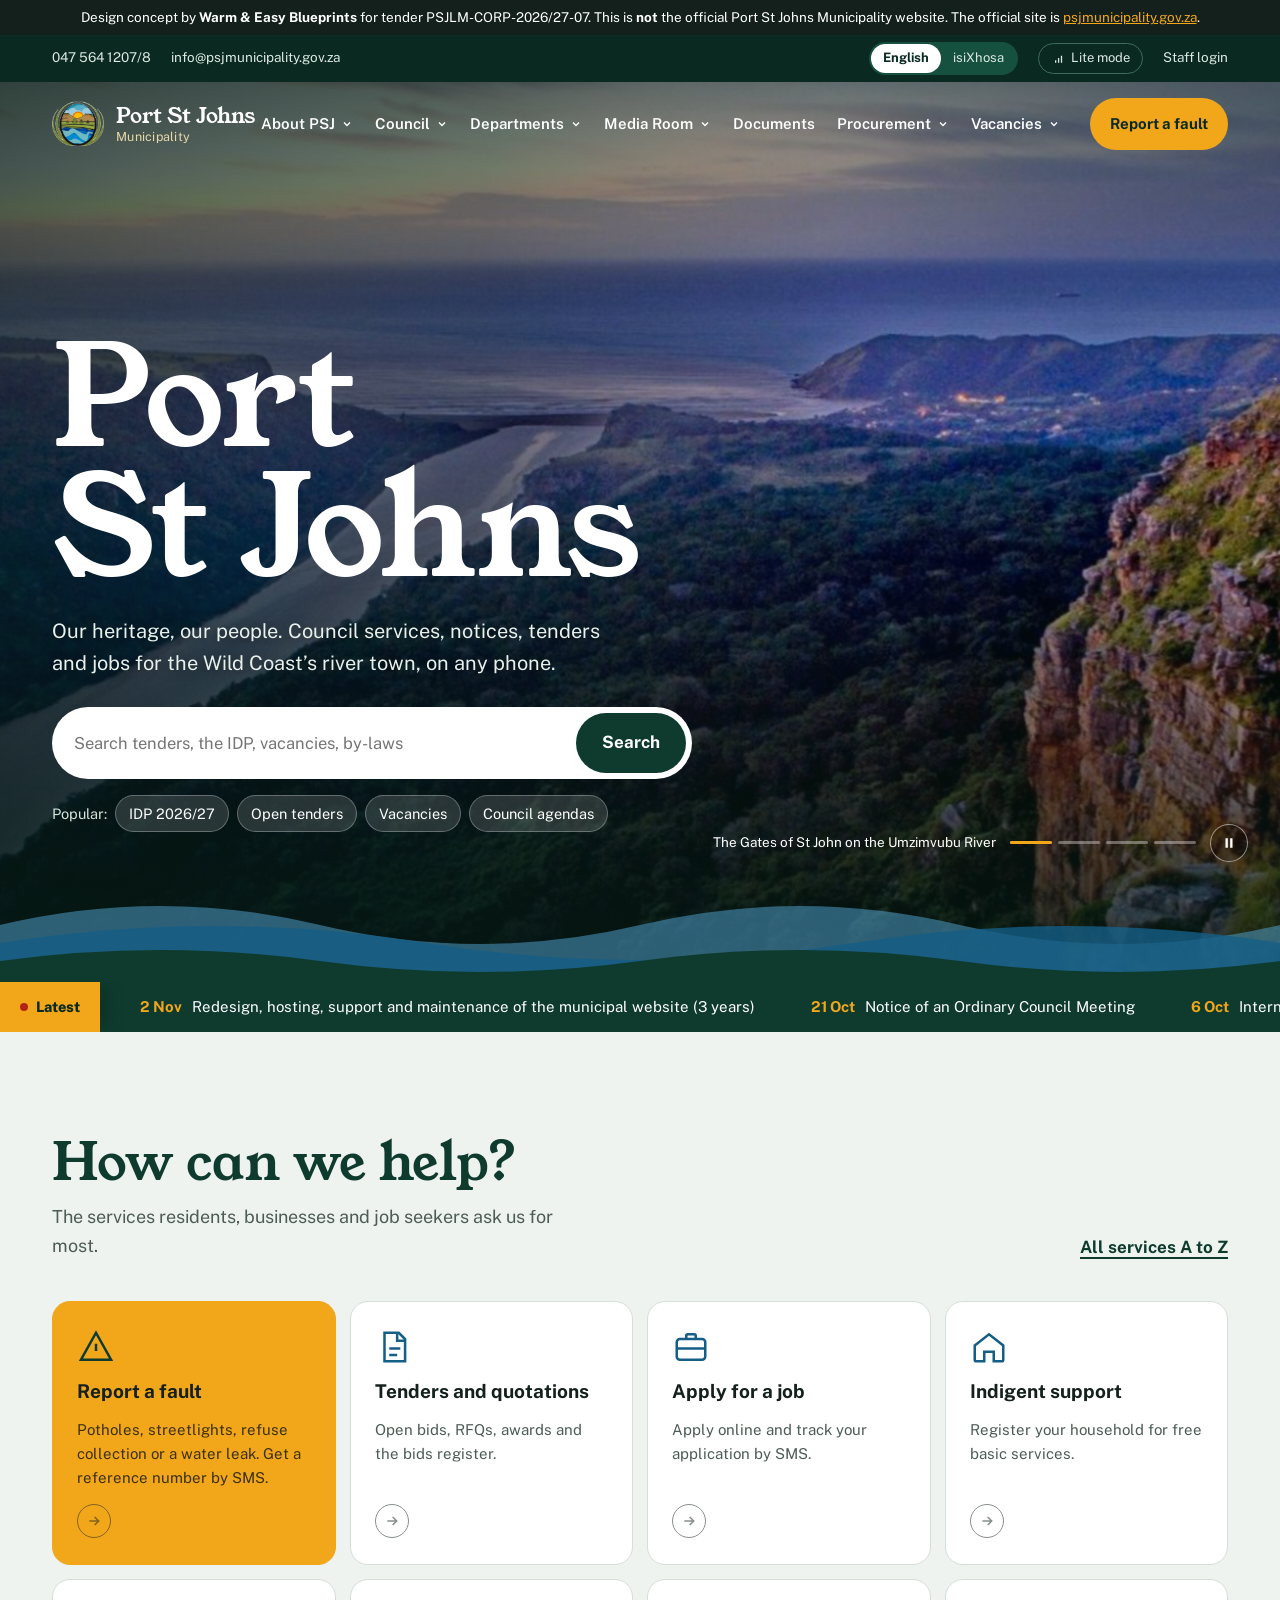
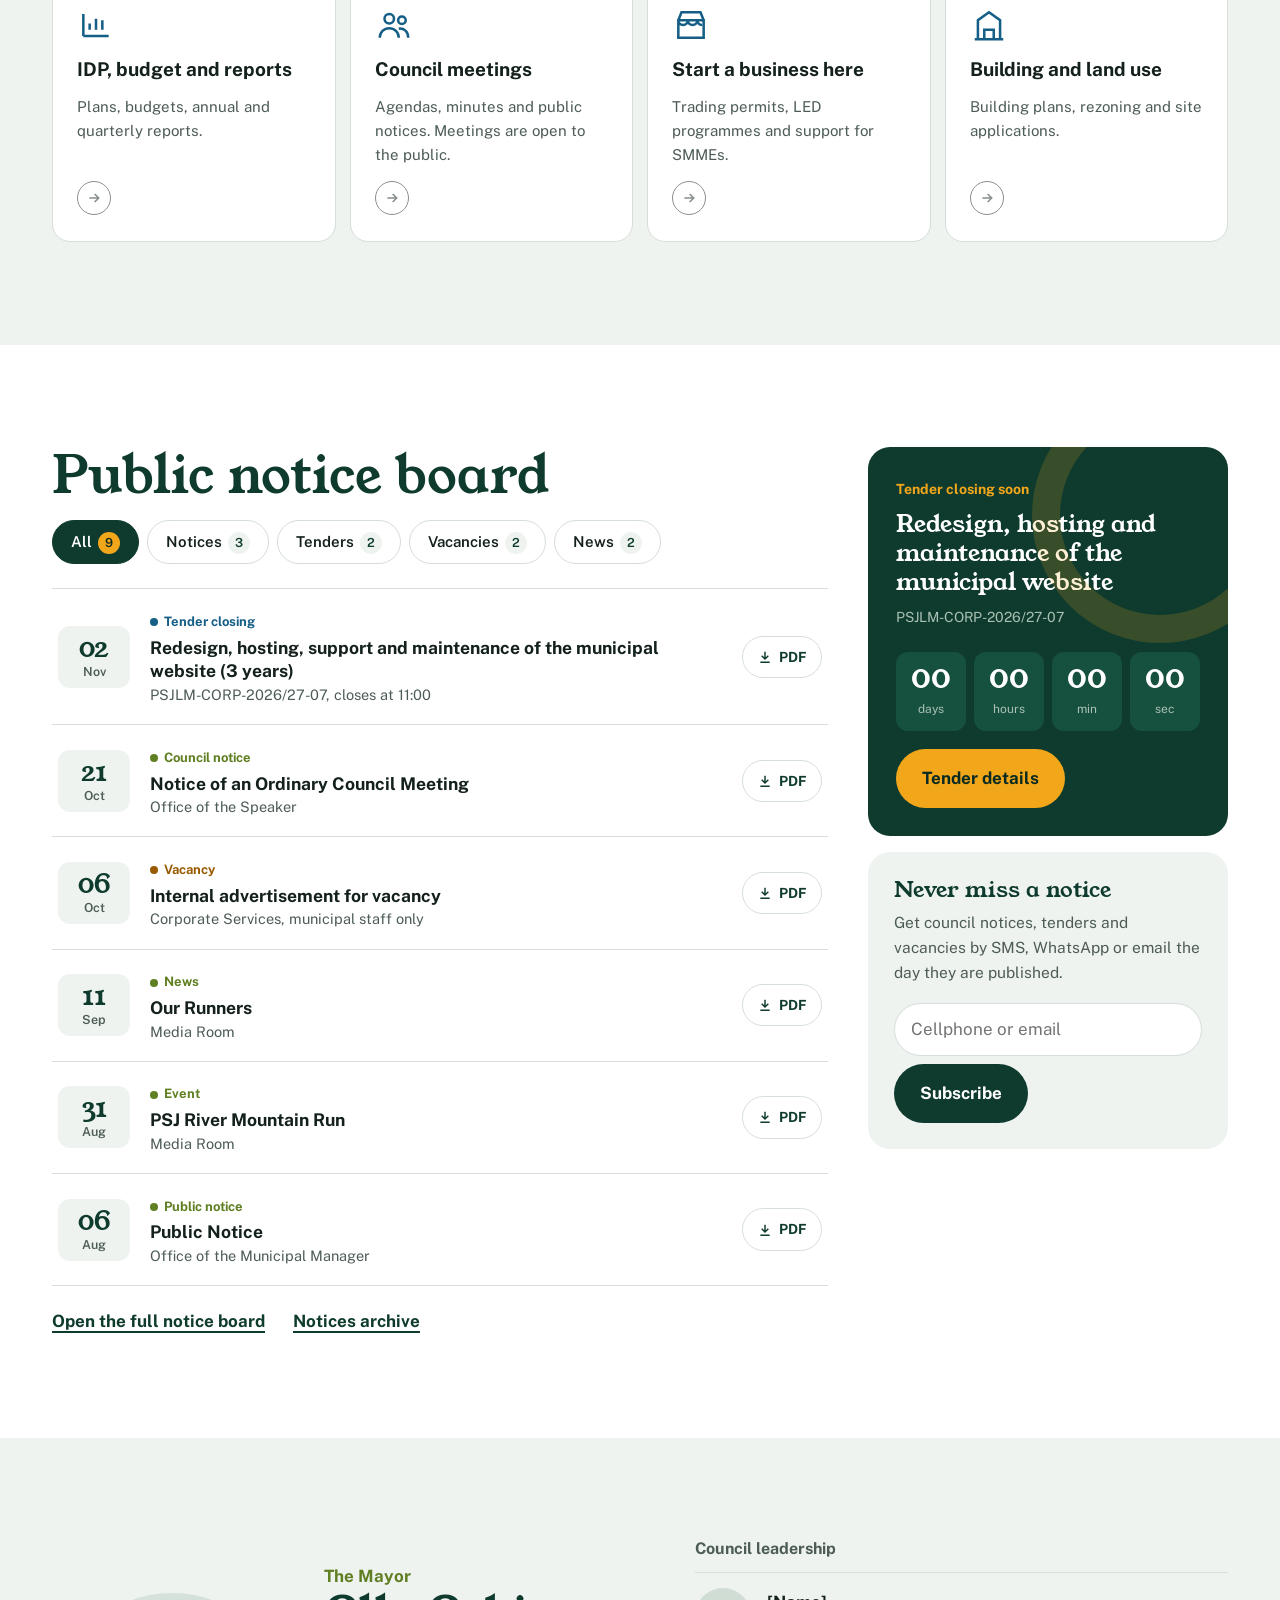
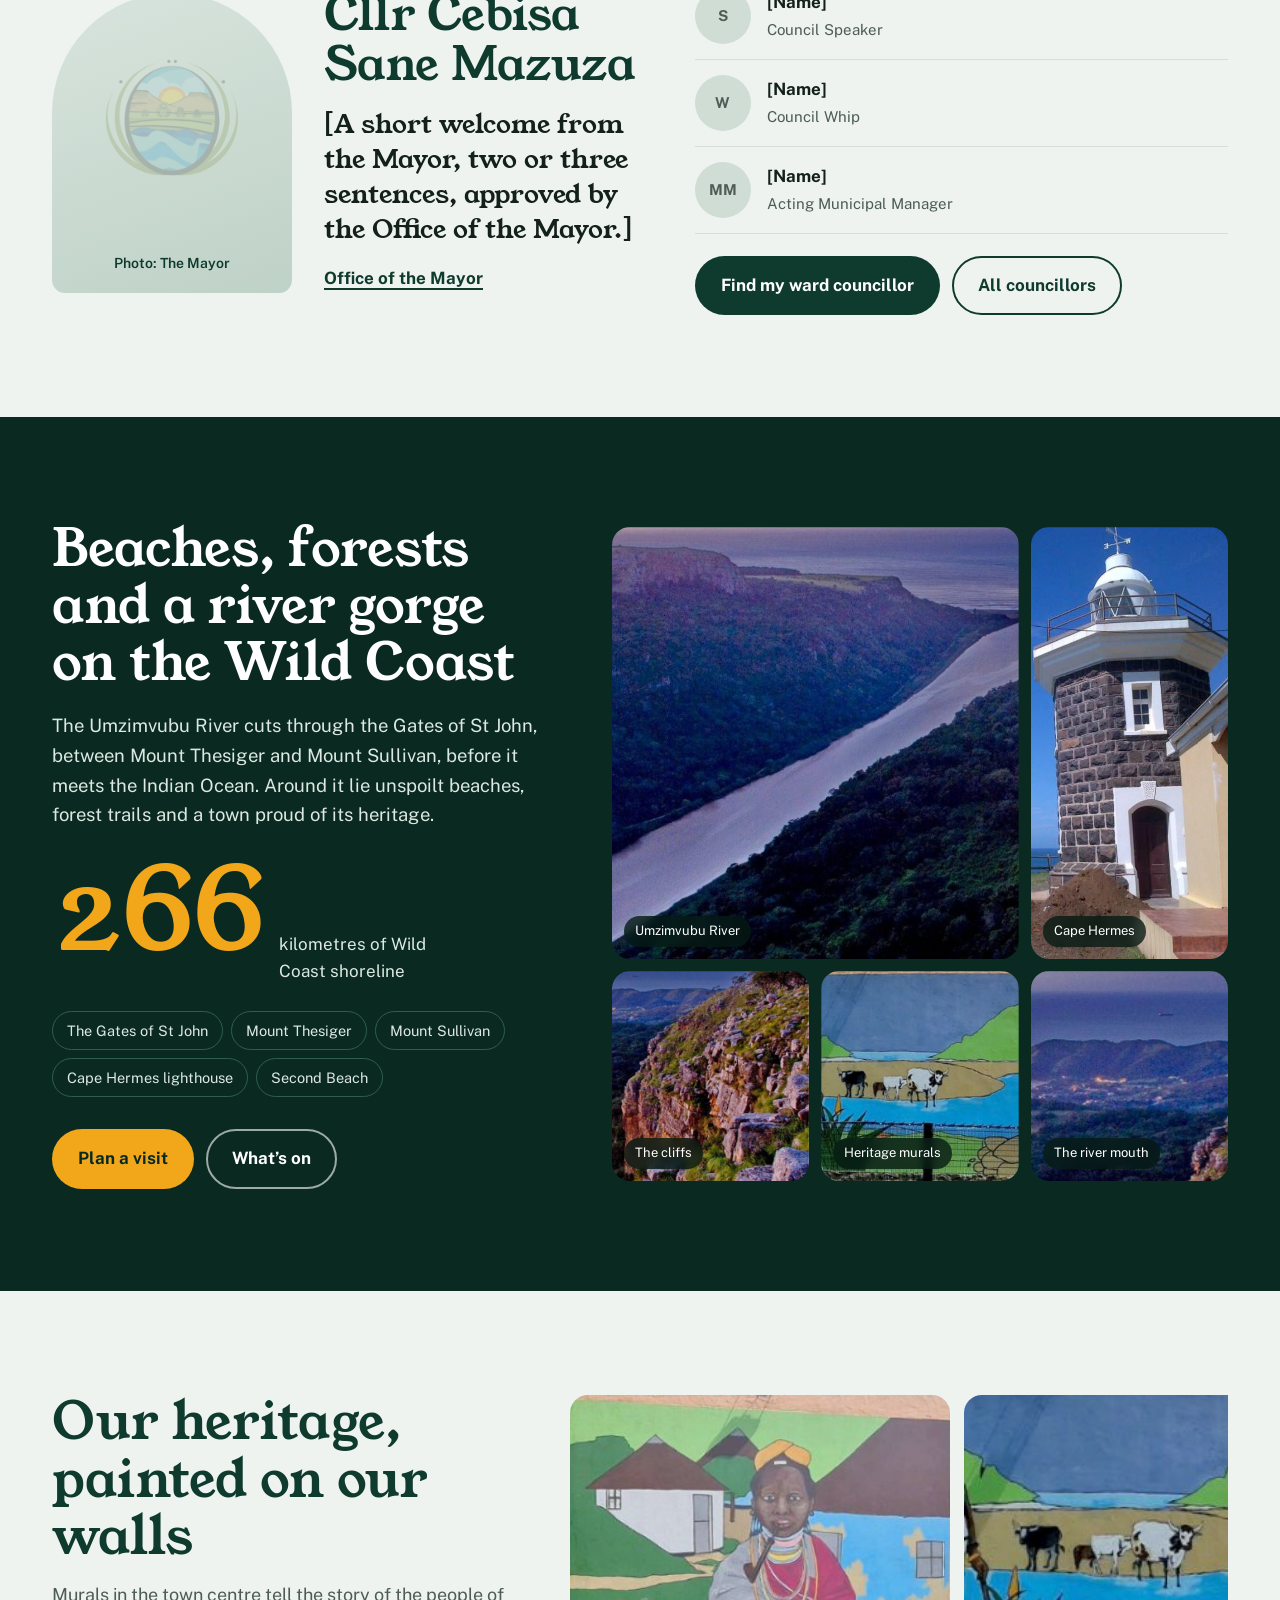
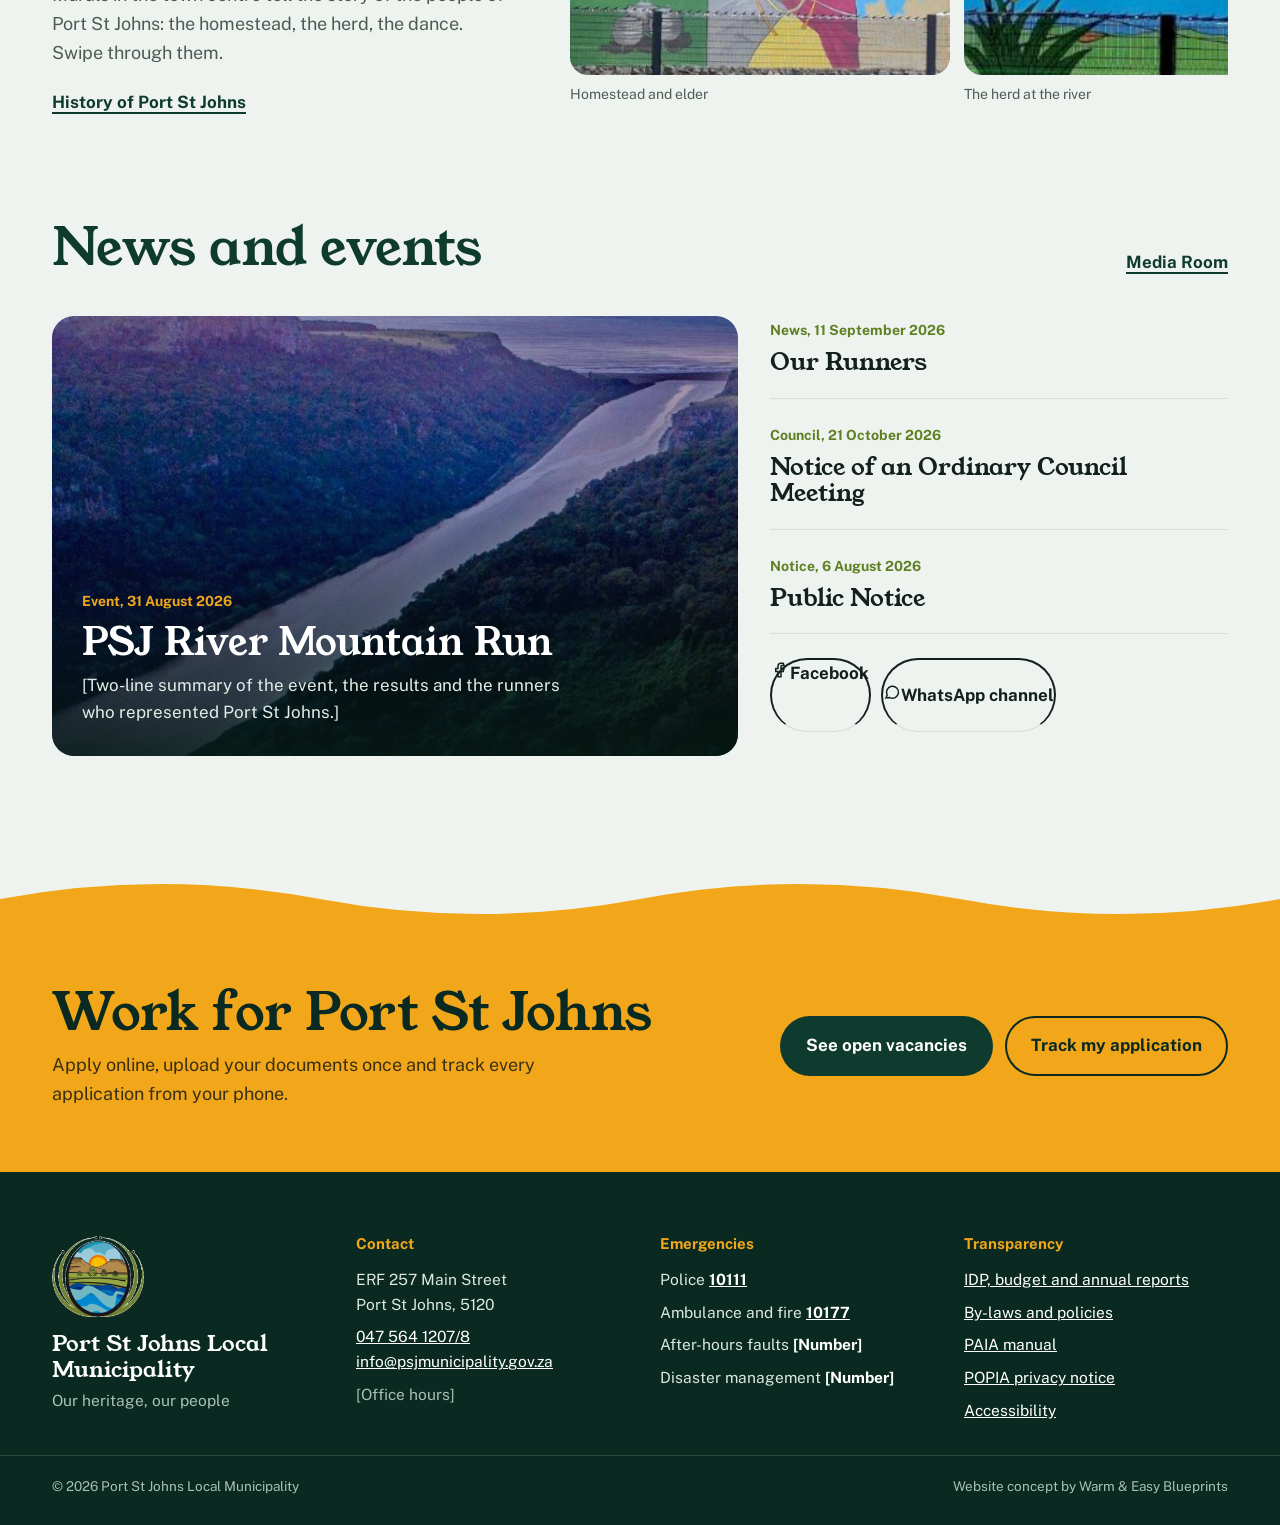
==== commit f4c9d770: "Rebuild concept with motion and richer visuals Cinematic hero slideshow, animated crest waves, notic" ====
--- a/index.html
+++ b/index.html
@@ -4,458 +4,265 @@
 <meta charset="utf-8">
 <meta name="viewport" content="width=device-width, initial-scale=1">
 <meta name="robots" content="noindex, nofollow">
-<title>Port St Johns LM · Home (design concept)</title>
+<title>Port St Johns Local Municipality · Website concept</title>
 <meta name="description" content="Website redesign concept for Port St Johns Local Municipality by Warm &amp; Easy Blueprints. Not the official municipal website.">
+<meta name="theme-color" content="#0A2A21">
 <link rel="icon" href="assets/psj-emblem.png">
 <link rel="preconnect" href="https://fonts.googleapis.com">
-<link href="https://fonts.googleapis.com/css2?family=Public+Sans:wght@400;500;600;700&amp;family=Source+Serif+4:opsz,wght@8..60,500;8..60,600;8..60,700&amp;display=swap" rel="stylesheet">
-<style>
-body{margin:0;background:#F5F1E8}
-*{box-sizing:border-box}
-a{color:#0F3B2E}a:hover{color:#5E7A22}
-a:focus-visible,button:focus-visible,input:focus-visible,select:focus-visible{outline:3px solid #F2A71B;outline-offset:2px}
-</style>
+<link rel="preconnect" href="https://fonts.gstatic.com" crossorigin>
+<link href="https://fonts.googleapis.com/css2?family=Public+Sans:wght@400;500;600;700;800&family=Young+Serif&display=swap" rel="stylesheet">
+<link rel="stylesheet" href="assets/site.css">
+<link rel="preload" as="image" href="assets/gorge-wide.jpg">
 </head>
-<body>
-<div role="note" style="position:sticky;top:0;z-index:50;background:#1C2421;color:#FFFFFF;font-family:'Public Sans',system-ui,sans-serif;font-size:13.5px;line-height:1.4;padding:9px 16px;text-align:center">Design concept by <strong>Warm &amp; Easy Blueprints</strong> for tender PSJLM-CORP-2026/27-07. This is <strong>not</strong> the official Port St Johns Municipality website. Visit the official site at <a href="https://psjmunicipality.gov.za/" style="color:#F2A71B">psjmunicipality.gov.za</a>.</div>
-<div style="width: 100%; font-family: 'Public Sans', system-ui, sans-serif; color: #1C2421; background: #F5F1E8; font-size: 16px; line-height: 1.55">
-
-
-<div style="background: #0B2C22; color: #E8EFE9; font-size: 13.5px">
-<div style="max-width: 1240px; margin: 0 auto; padding: 8px 24px; display: flex; flex-wrap: wrap; gap: 8px 24px; align-items: center; justify-content: space-between">
-<div style="display: flex; flex-wrap: wrap; gap: 6px 22px; align-items: center">
-<a href="tel:0475641207" style="color: #E8EFE9; text-decoration: none">047 564 1207/8</a>
-<a href="mailto:info@psjmunicipality.gov.za" style="color: #E8EFE9; text-decoration: none">info@psjmunicipality.gov.za</a>
-<span>ERF 257 Main Street, Port St Johns, 5120</span>
+<body class="home">
+<a class="sr" href="#main">Skip to content</a>
+
+<div class="concept" role="note">Design concept by <strong>Warm &amp; Easy Blueprints</strong> for tender PSJLM-CORP-2026/27-07. This is <strong>not</strong> the official Port St Johns Municipality website. The official site is <a href="https://psjmunicipality.gov.za/">psjmunicipality.gov.za</a>.</div>
+
+<div class="util">
+  <div class="wrap">
+    <div class="util-left">
+      <a href="tel:0475641207">047 564 1207/8</a>
+      <a href="mailto:info@psjmunicipality.gov.za">info@psjmunicipality.gov.za</a>
+      <span class="weather" data-weather hidden><svg width="16" height="16" viewBox="0 0 24 24" fill="none" stroke="currentColor" stroke-width="2" aria-hidden="true"><circle cx="12" cy="12" r="4"/><path d="M12 2v2M12 20v2M4.9 4.9l1.4 1.4M17.7 17.7l1.4 1.4M2 12h2M20 12h2M4.9 19.1l1.4-1.4M17.7 6.3l1.4-1.4"/></svg><span data-wx-text></span></span>
+    </div>
+    <div class="util-right">
+      <div class="seg" role="group" aria-label="Language"><button type="button" data-lang="en" aria-pressed="true">English</button><button type="button" data-lang="xh" aria-pressed="false">isiXhosa</button></div>
+      <button type="button" class="chip-btn" data-lite aria-pressed="false"><svg width="14" height="14" viewBox="0 0 24 24" fill="none" stroke="currentColor" stroke-width="2.2" aria-hidden="true"><path d="M3 20h.01M8 20v-4M13 20v-8M18 20V8"/></svg>Lite mode</button>
+      <a href="#">Staff login</a>
+    </div>
+  </div>
 </div>
-<div style="display: flex; flex-wrap: wrap; gap: 6px 18px; align-items: center">
-<div role="group" aria-label="Language" style="display: flex; gap: 2px; background: #16503F; border-radius: 6px; padding: 2px">
-<button type="button" aria-pressed="true" style="font: inherit; font-size: 13px; font-weight: 600; border: 0; border-radius: 4px; padding: 4px 10px; background: #F5F1E8; color: #0B2C22; cursor: pointer">English</button>
-<button type="button" aria-pressed="false" style="font: inherit; font-size: 13px; border: 0; border-radius: 4px; padding: 4px 10px; background: transparent; color: #E8EFE9; cursor: pointer">isiXhosa</button>
+
+<header class="site-header">
+  <div class="wrap hdr">
+    <a class="brand" href="index.html" aria-label="Port St Johns Municipality, home">
+      <img src="assets/psj-emblem.png" alt="" width="52" height="46">
+      <span class="brand-name">Port St Johns<small>Municipality</small></span>
+    </a>
+    <nav class="nav" aria-label="Main">
+      <div class="nav-item"><button class="nav-top" aria-expanded="false" aria-controls="m1">About PSJ<svg width="12" height="12" viewBox="0 0 24 24" fill="none" stroke="currentColor" stroke-width="2.6" aria-hidden="true"><path d="M6 9l6 6 6-6"/></svg></button>
+        <div class="mega" id="m1"><a href="#">About us<span>Who we are and what we do</span></a><a href="#">History of Port St Johns<span>From the Gates of St John to today</span></a><a href="#">FAQs<span>Quick answers to common questions</span></a></div></div>
+      <div class="nav-item"><button class="nav-top" aria-expanded="false" aria-controls="m2">Council<svg width="12" height="12" viewBox="0 0 24 24" fill="none" stroke="currentColor" stroke-width="2.6" aria-hidden="true"><path d="M6 9l6 6 6-6"/></svg></button>
+        <div class="mega" id="m2" style="--cols:2"><a href="#">The Mayor<span>Cllr Cebisa Sane Mazuza</span></a><a href="#">Council Speaker<span>Office of the Speaker</span></a><a href="#">Council Whip<span>Office of the Whip</span></a><a href="#">Council members<span>Councillors and wards</span></a></div></div>
+      <div class="nav-item"><button class="nav-top" aria-expanded="false" aria-controls="m3">Departments<svg width="12" height="12" viewBox="0 0 24 24" fill="none" stroke="currentColor" stroke-width="2.6" aria-hidden="true"><path d="M6 9l6 6 6-6"/></svg></button>
+        <div class="mega" id="m3" style="--cols:2"><a href="#">Municipal Manager<span>Office of the Municipal Manager</span></a><a href="#">Budget &amp; Treasury<span>Finance, revenue and SCM</span></a><a href="#">Corporate Services<span>HR, ICT and administration</span></a><a href="#">Community Services and Public Safety<span>Social, health, safety and emergency</span></a><a href="#">Local Economic Development<span>Business, tourism and agriculture</span></a><a href="#">Engineering Services<span>Roads, infrastructure and projects</span></a></div></div>
+      <div class="nav-item"><button class="nav-top" aria-expanded="false" aria-controls="m4">Media Room<svg width="12" height="12" viewBox="0 0 24 24" fill="none" stroke="currentColor" stroke-width="2.6" aria-hidden="true"><path d="M6 9l6 6 6-6"/></svg></button>
+        <div class="mega" id="m4"><a href="#news">News</a><a href="#board">Notices</a><a href="#news">Events</a><a href="#visit">Gallery</a></div></div>
+      <div class="nav-item"><a class="nav-top" href="#">Documents</a></div>
+      <div class="nav-item"><button class="nav-top" aria-expanded="false" aria-controls="m6">Procurement<svg width="12" height="12" viewBox="0 0 24 24" fill="none" stroke="currentColor" stroke-width="2.6" aria-hidden="true"><path d="M6 9l6 6 6-6"/></svg></button>
+        <div class="mega" id="m6" style="--cols:2"><a href="tenders.html">Tender adverts</a><a href="tenders.html">Requests for quotation</a><a href="tenders.html">Intent to award</a><a href="tenders.html">Awarded tenders</a><a href="tenders.html">Bids register</a><a href="tenders.html">SCM notices</a><a href="tenders.html">Archived tenders</a></div></div>
+      <div class="nav-item"><button class="nav-top" aria-expanded="false" aria-controls="m7">Vacancies<svg width="12" height="12" viewBox="0 0 24 24" fill="none" stroke="currentColor" stroke-width="2.6" aria-hidden="true"><path d="M6 9l6 6 6-6"/></svg></button>
+        <div class="mega" id="m7"><a href="vacancies.html">Open vacancies<span>Apply online</span></a><a href="vacancies.html#track">Track my application</a><a href="vacancies.html">Closed vacancies</a><a href="vacancies.html">Paper application form</a></div></div>
+    </nav>
+    <div class="hdr-actions">
+      <a class="btn btn-sun" href="#">Report a fault</a>
+      <button type="button" class="icon-btn menu-btn" aria-label="Open menu"><svg width="22" height="22" viewBox="0 0 24 24" fill="none" stroke="currentColor" stroke-width="2.2" aria-hidden="true"><path d="M4 7h16M4 12h16M4 17h16"/></svg></button>
+    </div>
+  </div>
+</header>
+
+<div class="mnav" role="dialog" aria-modal="true" aria-label="Menu">
+  <div class="mnav-top"><span class="brand" style="color:#fff"><img src="assets/psj-emblem.png" alt="" width="44" height="39"><span class="brand-name">Port St Johns<small style="color:#E7D9A8">Municipality</small></span></span><button type="button" class="icon-btn mnav-close" aria-label="Close menu" style="background:transparent;color:#fff;border-color:#3E6B5A"><svg width="22" height="22" viewBox="0 0 24 24" fill="none" stroke="currentColor" stroke-width="2.2" aria-hidden="true"><path d="M6 6l12 12M18 6L6 18"/></svg></button></div>
+  <details><summary>About PSJ<svg width="20" height="20" viewBox="0 0 24 24" fill="none" stroke="currentColor" stroke-width="2" aria-hidden="true"><path d="M12 5v14M5 12h14"/></svg></summary><div><a href="#">About us</a><a href="#">History of Port St Johns</a><a href="#">FAQs</a></div></details>
+  <details><summary>Council<svg width="20" height="20" viewBox="0 0 24 24" fill="none" stroke="currentColor" stroke-width="2" aria-hidden="true"><path d="M12 5v14M5 12h14"/></svg></summary><div><a href="#">The Mayor</a><a href="#">Council Speaker</a><a href="#">Council Whip</a><a href="#">Council members</a></div></details>
+  <details><summary>Departments<svg width="20" height="20" viewBox="0 0 24 24" fill="none" stroke="currentColor" stroke-width="2" aria-hidden="true"><path d="M12 5v14M5 12h14"/></svg></summary><div><a href="#">Municipal Manager</a><a href="#">Budget &amp; Treasury</a><a href="#">Corporate Services</a><a href="#">Community Services and Public Safety</a><a href="#">Local Economic Development</a><a href="#">Engineering Services</a></div></details>
+  <details><summary>Media Room<svg width="20" height="20" viewBox="0 0 24 24" fill="none" stroke="currentColor" stroke-width="2" aria-hidden="true"><path d="M12 5v14M5 12h14"/></svg></summary><div><a href="#news">News</a><a href="#board">Notices</a><a href="#news">Events</a><a href="#visit">Gallery</a></div></details>
+  <details><summary>Procurement<svg width="20" height="20" viewBox="0 0 24 24" fill="none" stroke="currentColor" stroke-width="2" aria-hidden="true"><path d="M12 5v14M5 12h14"/></svg></summary><div><a href="tenders.html">Tender adverts</a><a href="tenders.html">Requests for quotation</a><a href="tenders.html">Awarded tenders</a><a href="tenders.html">Bids register</a><a href="tenders.html">SCM notices</a></div></details>
+  <details><summary>Vacancies<svg width="20" height="20" viewBox="0 0 24 24" fill="none" stroke="currentColor" stroke-width="2" aria-hidden="true"><path d="M12 5v14M5 12h14"/></svg></summary><div><a href="vacancies.html">Open vacancies</a><a href="vacancies.html#track">Track my application</a></div></details>
+  <a class="btn btn-sun" href="#">Report a fault</a>
 </div>
-<button type="button" aria-pressed="false" style="font: inherit; font-size: 13px; border: 1px solid #3E6B5A; border-radius: 6px; padding: 4px 10px; background: transparent; color: #E8EFE9; cursor: pointer; display: flex; align-items: center; gap: 6px"><svg width="14" height="14" viewBox="0 0 24 24" fill="none" stroke="currentColor" stroke-width="2" aria-hidden="true"><path d="M2 20h.01M7 20v-4M12 20v-8M17 20V8"/></svg>Lite mode</button>
-<a href="#" style="color: #E8EFE9">Staff login</a>
+
+<main id="main">
+<section class="hero" aria-label="Welcome">
+  <div class="slides">
+    <div class="slide active" data-caption="The Gates of St John on the Umzimvubu River"><img src="assets/gorge-wide.jpg" alt="The Umzimvubu River flowing through the Gates of St John gorge to the sea at dusk"></div>
+    <div class="slide" data-caption="Heritage murals in the town centre"><img src="assets/murals-wide.jpg" alt="Colourful heritage murals on municipal buildings in Port St Johns" loading="lazy"></div>
+    <div class="slide" data-caption="Cape Hermes lighthouse"><img src="assets/lighthouse.jpg" alt="The stone Cape Hermes lighthouse above the Indian Ocean" loading="lazy" style="object-position:center 35%"></div>
+    <div class="slide" data-caption="Where the river meets the Indian Ocean"><img src="assets/gorge-coast.jpg" alt="The river mouth and town lights at dusk" loading="lazy"></div>
+  </div>
+
+  <div class="wrap hero-inner">
+    <h1><span class="ln"><span>Port</span></span><span class="ln"><span>St Johns</span></span></h1>
+    <p class="hero-sub">Our heritage, our people. Council services, notices, tenders and jobs for the Wild Coast’s river town, on any phone.</p>
+    <form class="hero-search" role="search" data-search>
+      <label class="sr" for="q">Search the website</label>
+      <div class="search-row">
+        <input id="q" type="search" autocomplete="off" placeholder="Search tenders, the IDP, vacancies, by-laws" aria-controls="suggest" aria-expanded="false" aria-autocomplete="list">
+        <button class="btn btn-forest" type="submit">Search</button>
+      </div>
+      <ul class="suggest" id="suggest" role="listbox" hidden></ul>
+      <div class="popular"><span>Popular:</span><a href="#">IDP 2026/27</a><a href="tenders.html">Open tenders</a><a href="vacancies.html">Vacancies</a><a href="#">Council agendas</a></div>
+    </form>
+  </div>
+
+  <div class="hero-meta">
+    <span class="slide-caption" aria-live="polite"></span>
+    <div class="bars"><button type="button" aria-label="Show slide 1"><i></i></button><button type="button" aria-label="Show slide 2"><i></i></button><button type="button" aria-label="Show slide 3"><i></i></button><button type="button" aria-label="Show slide 4"><i></i></button></div>
+    <button type="button" class="pause" aria-label="Pause slideshow"><svg width="14" height="14" viewBox="0 0 24 24" fill="currentColor" aria-hidden="true"><path d="M6 4h4v16H6zM14 4h4v16h-4z"/></svg></button>
+  </div>
+
+  <div class="waves" aria-hidden="true">
+    <svg class="w1" viewBox="0 0 2880 110" preserveAspectRatio="none"><path fill="#4E9CC6" d="M0 52 Q180 14 360 52 T720 52 T1080 52 T1440 52 T1800 52 T2160 52 T2520 52 T2880 52 V110 H0Z"/></svg>
+    <svg class="w2" viewBox="0 0 2880 110" preserveAspectRatio="none"><path fill="#155E86" d="M0 70 Q240 36 480 70 T960 70 T1440 70 T1920 70 T2400 70 T2880 70 V110 H0Z"/></svg>
+    <svg class="w3" viewBox="0 0 2880 110" preserveAspectRatio="none"><path fill="#0F3B2E" d="M0 88 Q180 66 360 88 T720 88 T1080 88 T1440 88 T1800 88 T2160 88 T2520 88 T2880 88 V110 H0Z"/></svg>
+  </div>
+</section>
+
+<div class="ticker" aria-label="Latest notices">
+  <span class="ticker-label"><span class="dot" aria-hidden="true"></span>Latest</span>
+  <div class="ticker-track"></div>
 </div>
-</div>
-</div>
-
-
-<header style="background: #FFFFFF; border-bottom: 1px solid #DDD6C8">
-<div style="max-width: 1280px; margin: 0 auto; padding: 14px 24px; display: flex; flex-wrap: wrap; gap: 16px 24px; align-items: center; justify-content: space-between">
-<a href="#" aria-label="Port St Johns Municipality home" style="display: block; line-height: 0"><img src="assets/psj-logo.png" alt="Port St Johns Municipality: Our Heritage, Our People" style="height: 52px; width: auto"></a>
-<nav aria-label="Main" style="display: flex; flex-wrap: wrap; gap: 4px 22px; align-items: center; font-weight: 600; font-size: 15px">
-<a href="#" style="text-decoration: none">About PSJ</a>
-<a href="#" style="text-decoration: none">Council</a>
-<a href="#" style="text-decoration: none">Departments</a>
-<a href="#" style="text-decoration: none">Media Room</a>
-<a href="#" style="text-decoration: none">Documents</a>
-<a href="#" style="text-decoration: none">Procurement</a>
-<a href="vacancies.html" style="text-decoration: none">Vacancies</a>
-</nav>
-<div style="display: flex; gap: 10px; align-items: center">
-<a href="#" style="text-decoration: none; background: #F2A71B; color: #0B2C22; font-weight: 700; padding: 11px 18px; border-radius: 8px; font-size: 15px">Report a fault</a>
-</div>
-</div>
-</header>
-
-
-<section style="position: relative; min-height: 600px; display: flex; align-items: flex-end; overflow: hidden">
-<img src="assets/psj-gorge.jpg" alt="The Umzimvubu River winding through the Gates of St John gorge to the Indian Ocean at dusk" style="position: absolute; inset: 0; width: 100%; height: 100%; object-fit: cover; object-position: center 40%">
-<div style="position: relative; width: 100%; max-width: 1240px; margin: 0 auto; padding: 0 24px 56px">
-<div style="background: #0F3B2E; color: #FFFFFF; max-width: 640px; padding: 36px 36px 32px; border-radius: 4px">
-<p style="margin: 0 0 10px; font-size: 13px; letter-spacing: 0.14em; text-transform: uppercase; color: #F2A71B; font-weight: 700">Our Heritage, Our People</p>
-<h1 style="margin: 0 0 14px; font-family: 'Source Serif 4', Georgia, serif; font-weight: 600; font-size: 46px; line-height: 1.08">Where the Umzimvubu meets the Wild Coast</h1>
-<p style="margin: 0 0 24px; font-size: 17px; color: #D6E2DA">Council services, notices, tenders and jobs for Port St Johns, in one place that works on any phone.</p>
-<form role="search" style="display: flex; gap: 8px; flex-wrap: wrap">
-<label for="hero-search" style="position: absolute; width: 1px; height: 1px; overflow: hidden; clip: rect(0 0 0 0)">Search the website</label>
-<input id="hero-search" type="search" placeholder="Search tenders, by-laws, the IDP, vacancies…" style="flex: 1 1 280px; min-width: 0; font: inherit; font-size: 16px; padding: 14px 16px; border: 0; border-radius: 6px; background: #FFFFFF; color: #1C2421">
-<button type="submit" style="font: inherit; font-weight: 700; font-size: 16px; padding: 14px 22px; border: 0; border-radius: 6px; background: #F2A71B; color: #0B2C22; cursor: pointer">Search</button>
-</form>
-<div style="display: flex; flex-wrap: wrap; gap: 8px 16px; margin-top: 16px; font-size: 14px; color: #B9CCC1">
-<span>Popular:</span>
-<a href="#" style="color: #FFFFFF">IDP 2026/27</a>
-<a href="#" style="color: #FFFFFF">Open tenders</a>
-<a href="#" style="color: #FFFFFF">Budget</a>
-<a href="#" style="color: #FFFFFF">Council agendas</a>
-</div>
-</div>
-</div>
-<p style="position: absolute; right: 24px; bottom: 16px; margin: 0; font-size: 12px; color: #FFFFFF; background: rgba(11,44,34,0.75); padding: 4px 8px; border-radius: 4px">The Gates of St John, Umzimvubu River</p>
-</section>
-
-
-<section aria-labelledby="tasks-h" style="max-width: 1240px; margin: 0 auto; padding: 72px 24px 64px">
-<div style="display: flex; flex-wrap: wrap; gap: 32px 64px">
-<div style="flex: 1 1 300px; max-width: 360px">
-<h2 id="tasks-h" style="margin: 0 0 12px; font-family: 'Source Serif 4', Georgia, serif; font-weight: 600; font-size: 34px; line-height: 1.15; color: #0F3B2E">What do you need today?</h2>
-<p style="margin: 0 0 20px; color: #55605B">The eight things residents, businesses and job seekers ask us for most. Each one is a single tap from here.</p>
-<a href="#" style="font-weight: 700">See all services A to Z</a>
-</div>
-<ol style="flex: 999 1 560px; min-width: 0; list-style: none; margin: 0; padding: 0; display: grid; grid-template-columns: repeat(auto-fit, minmax(280px, 1fr)); column-gap: 32px; border-top: 2px solid #0F3B2E">
-
-<li style="border-bottom: 1px solid #DDD6C8">
-<a href="#" style="display: flex; gap: 16px; align-items: baseline; padding: 18px 4px; text-decoration: none; color: #1C2421">
-<span style="font-family: 'Source Serif 4', Georgia, serif; font-size: 15px; font-weight: 600; color: #5E7A22; min-width: 24px">01</span>
-<span style="flex: 1">
-<span style="display: block; font-weight: 700; font-size: 17px; color: #0F3B2E">Report a fault</span>
-<span style="display: block; font-size: 14.5px; color: #55605B">Roads, streetlights, refuse, water leaks</span>
-</span>
-<svg width="18" height="18" viewBox="0 0 24 24" fill="none" stroke="#0F3B2E" stroke-width="2" aria-hidden="true"><path d="M9 6l6 6-6 6"/></svg>
-</a>
-</li>
-
-<li style="border-bottom: 1px solid #DDD6C8">
-<a href="tenders.html" style="display: flex; gap: 16px; align-items: baseline; padding: 18px 4px; text-decoration: none; color: #1C2421">
-<span style="font-family: 'Source Serif 4', Georgia, serif; font-size: 15px; font-weight: 600; color: #5E7A22; min-width: 24px">02</span>
-<span style="flex: 1">
-<span style="display: block; font-weight: 700; font-size: 17px; color: #0F3B2E">Tenders and quotations</span>
-<span style="display: block; font-size: 14.5px; color: #55605B">Open bids, RFQs, awards and the bids register</span>
-</span>
-<svg width="18" height="18" viewBox="0 0 24 24" fill="none" stroke="#0F3B2E" stroke-width="2" aria-hidden="true"><path d="M9 6l6 6-6 6"/></svg>
-</a>
-</li>
-
-<li style="border-bottom: 1px solid #DDD6C8">
-<a href="vacancies.html" style="display: flex; gap: 16px; align-items: baseline; padding: 18px 4px; text-decoration: none; color: #1C2421">
-<span style="font-family: 'Source Serif 4', Georgia, serif; font-size: 15px; font-weight: 600; color: #5E7A22; min-width: 24px">03</span>
-<span style="flex: 1">
-<span style="display: block; font-weight: 700; font-size: 17px; color: #0F3B2E">Apply for a job</span>
-<span style="display: block; font-size: 14.5px; color: #55605B">Open vacancies and online applications</span>
-</span>
-<svg width="18" height="18" viewBox="0 0 24 24" fill="none" stroke="#0F3B2E" stroke-width="2" aria-hidden="true"><path d="M9 6l6 6-6 6"/></svg>
-</a>
-</li>
-
-<li style="border-bottom: 1px solid #DDD6C8">
-<a href="#" style="display: flex; gap: 16px; align-items: baseline; padding: 18px 4px; text-decoration: none; color: #1C2421">
-<span style="font-family: 'Source Serif 4', Georgia, serif; font-size: 15px; font-weight: 600; color: #5E7A22; min-width: 24px">04</span>
-<span style="flex: 1">
-<span style="display: block; font-weight: 700; font-size: 17px; color: #0F3B2E">Indigent support</span>
-<span style="display: block; font-size: 14.5px; color: #55605B">Register for free basic services</span>
-</span>
-<svg width="18" height="18" viewBox="0 0 24 24" fill="none" stroke="#0F3B2E" stroke-width="2" aria-hidden="true"><path d="M9 6l6 6-6 6"/></svg>
-</a>
-</li>
-
-<li style="border-bottom: 1px solid #DDD6C8">
-<a href="#" style="display: flex; gap: 16px; align-items: baseline; padding: 18px 4px; text-decoration: none; color: #1C2421">
-<span style="font-family: 'Source Serif 4', Georgia, serif; font-size: 15px; font-weight: 600; color: #5E7A22; min-width: 24px">05</span>
-<span style="flex: 1">
-<span style="display: block; font-weight: 700; font-size: 17px; color: #0F3B2E">IDP, budget and reports</span>
-<span style="display: block; font-size: 14.5px; color: #55605B">Plans, budgets, annual and quarterly reports</span>
-</span>
-<svg width="18" height="18" viewBox="0 0 24 24" fill="none" stroke="#0F3B2E" stroke-width="2" aria-hidden="true"><path d="M9 6l6 6-6 6"/></svg>
-</a>
-</li>
-
-<li style="border-bottom: 1px solid #DDD6C8">
-<a href="#" style="display: flex; gap: 16px; align-items: baseline; padding: 18px 4px; text-decoration: none; color: #1C2421">
-<span style="font-family: 'Source Serif 4', Georgia, serif; font-size: 15px; font-weight: 600; color: #5E7A22; min-width: 24px">06</span>
-<span style="flex: 1">
-<span style="display: block; font-weight: 700; font-size: 17px; color: #0F3B2E">Council meetings</span>
-<span style="display: block; font-size: 14.5px; color: #55605B">Agendas, minutes and public notices</span>
-</span>
-<svg width="18" height="18" viewBox="0 0 24 24" fill="none" stroke="#0F3B2E" stroke-width="2" aria-hidden="true"><path d="M9 6l6 6-6 6"/></svg>
-</a>
-</li>
-
-<li style="border-bottom: 1px solid #DDD6C8">
-<a href="#" style="display: flex; gap: 16px; align-items: baseline; padding: 18px 4px; text-decoration: none; color: #1C2421">
-<span style="font-family: 'Source Serif 4', Georgia, serif; font-size: 15px; font-weight: 600; color: #5E7A22; min-width: 24px">07</span>
-<span style="flex: 1">
-<span style="display: block; font-weight: 700; font-size: 17px; color: #0F3B2E">Start a business here</span>
-<span style="display: block; font-size: 14.5px; color: #55605B">LED programmes, trading permits, incentives</span>
-</span>
-<svg width="18" height="18" viewBox="0 0 24 24" fill="none" stroke="#0F3B2E" stroke-width="2" aria-hidden="true"><path d="M9 6l6 6-6 6"/></svg>
-</a>
-</li>
-
-<li style="border-bottom: 1px solid #DDD6C8">
-<a href="#" style="display: flex; gap: 16px; align-items: baseline; padding: 18px 4px; text-decoration: none; color: #1C2421">
-<span style="font-family: 'Source Serif 4', Georgia, serif; font-size: 15px; font-weight: 600; color: #5E7A22; min-width: 24px">08</span>
-<span style="flex: 1">
-<span style="display: block; font-weight: 700; font-size: 17px; color: #0F3B2E">Building and land use</span>
-<span style="display: block; font-size: 14.5px; color: #55605B">Plans, rezoning and site applications</span>
-</span>
-<svg width="18" height="18" viewBox="0 0 24 24" fill="none" stroke="#0F3B2E" stroke-width="2" aria-hidden="true"><path d="M9 6l6 6-6 6"/></svg>
-</a>
-</li>
-
-</ol>
-</div>
-</section>
-
-
-<section aria-labelledby="board-h" style="background: #FFFFFF; border-top: 1px solid #DDD6C8; border-bottom: 1px solid #DDD6C8">
-<div style="max-width: 1240px; margin: 0 auto; padding: 64px 24px; display: flex; flex-wrap: wrap; gap: 40px">
-<div style="flex: 999 1 600px; min-width: 0">
-<div style="display: flex; flex-wrap: wrap; gap: 12px 24px; align-items: end; justify-content: space-between; margin-bottom: 20px">
-<h2 id="board-h" style="margin: 0; font-family: 'Source Serif 4', Georgia, serif; font-weight: 600; font-size: 34px; color: #0F3B2E">Public notice board</h2>
-<div role="tablist" aria-label="Notice type" style="display: flex; flex-wrap: wrap; gap: 6px">
-<button type="button" role="tab" aria-selected="true" style="font: inherit; font-size: 14.5px; font-weight: 700; padding: 9px 16px; border-radius: 999px; border: 1px solid #0F3B2E; background: #0F3B2E; color: #FFFFFF; cursor: pointer">All</button>
-<button type="button" role="tab" aria-selected="false" style="font: inherit; font-size: 14.5px; padding: 9px 16px; border-radius: 999px; border: 1px solid #C9C1B0; background: #FFFFFF; color: #1C2421; cursor: pointer">Notices</button>
-<button type="button" role="tab" aria-selected="false" style="font: inherit; font-size: 14.5px; padding: 9px 16px; border-radius: 999px; border: 1px solid #C9C1B0; background: #FFFFFF; color: #1C2421; cursor: pointer">Tenders &amp; RFQs</button>
-<button type="button" role="tab" aria-selected="false" style="font: inherit; font-size: 14.5px; padding: 9px 16px; border-radius: 999px; border: 1px solid #C9C1B0; background: #FFFFFF; color: #1C2421; cursor: pointer">Vacancies</button>
-</div>
-</div>
-<ul style="list-style: none; margin: 0; padding: 0; border-top: 1px solid #DDD6C8">
-
-<li style="border-bottom: 1px solid #DDD6C8; display: flex; gap: 20px; align-items: center; padding: 16px 0">
-<div style="width: 64px; flex: none; text-align: center; background: #F5F1E8; border-radius: 6px; padding: 8px 0">
-<div style="font-family: 'Source Serif 4', Georgia, serif; font-size: 24px; font-weight: 700; line-height: 1; color: #0F3B2E">02</div>
-<div style="font-size: 12px; font-weight: 600; text-transform: uppercase; letter-spacing: 0.06em; color: #55605B">Nov</div>
-</div>
-<div style="flex: 1; min-width: 0">
-<span style="display: inline-block; font-size: 12px; font-weight: 700; letter-spacing: 0.05em; text-transform: uppercase; color: #5E7A22; margin-bottom: 2px">Tender · closing date</span>
-<a href="#" style="display: block; font-weight: 700; font-size: 17px; text-decoration: none; color: #1C2421">Redesign, hosting, support and maintenance of the municipal website (3 years)</a>
-<span style="font-size: 14px; color: #55605B">PSJLM-CORP-2026/27-07 · closes 11:00</span>
-</div>
-<a href="#" aria-label="Download PDF" style="flex: none; display: flex; align-items: center; gap: 6px; font-size: 14px; font-weight: 600; padding: 10px 12px; border: 1px solid #C9C1B0; border-radius: 6px; text-decoration: none"><svg width="16" height="16" viewBox="0 0 24 24" fill="none" stroke="currentColor" stroke-width="2" aria-hidden="true"><path d="M12 4v11M7 10l5 5 5-5M5 20h14"/></svg>PDF</a>
-</li>
-
-<li style="border-bottom: 1px solid #DDD6C8; display: flex; gap: 20px; align-items: center; padding: 16px 0">
-<div style="width: 64px; flex: none; text-align: center; background: #F5F1E8; border-radius: 6px; padding: 8px 0">
-<div style="font-family: 'Source Serif 4', Georgia, serif; font-size: 24px; font-weight: 700; line-height: 1; color: #0F3B2E">21</div>
-<div style="font-size: 12px; font-weight: 600; text-transform: uppercase; letter-spacing: 0.06em; color: #55605B">Oct</div>
-</div>
-<div style="flex: 1; min-width: 0">
-<span style="display: inline-block; font-size: 12px; font-weight: 700; letter-spacing: 0.05em; text-transform: uppercase; color: #5E7A22; margin-bottom: 2px">Council notice</span>
-<a href="#" style="display: block; font-weight: 700; font-size: 17px; text-decoration: none; color: #1C2421">Notice of an Ordinary Council Meeting</a>
-<span style="font-size: 14px; color: #55605B">Office of the Speaker</span>
-</div>
-<a href="#" aria-label="Download PDF" style="flex: none; display: flex; align-items: center; gap: 6px; font-size: 14px; font-weight: 600; padding: 10px 12px; border: 1px solid #C9C1B0; border-radius: 6px; text-decoration: none"><svg width="16" height="16" viewBox="0 0 24 24" fill="none" stroke="currentColor" stroke-width="2" aria-hidden="true"><path d="M12 4v11M7 10l5 5 5-5M5 20h14"/></svg>PDF</a>
-</li>
-
-<li style="border-bottom: 1px solid #DDD6C8; display: flex; gap: 20px; align-items: center; padding: 16px 0">
-<div style="width: 64px; flex: none; text-align: center; background: #F5F1E8; border-radius: 6px; padding: 8px 0">
-<div style="font-family: 'Source Serif 4', Georgia, serif; font-size: 24px; font-weight: 700; line-height: 1; color: #0F3B2E">06</div>
-<div style="font-size: 12px; font-weight: 600; text-transform: uppercase; letter-spacing: 0.06em; color: #55605B">Oct</div>
-</div>
-<div style="flex: 1; min-width: 0">
-<span style="display: inline-block; font-size: 12px; font-weight: 700; letter-spacing: 0.05em; text-transform: uppercase; color: #5E7A22; margin-bottom: 2px">Vacancy</span>
-<a href="#" style="display: block; font-weight: 700; font-size: 17px; text-decoration: none; color: #1C2421">Internal advertisement for vacancy</a>
-<span style="font-size: 14px; color: #55605B">Corporate Services · internal staff only</span>
-</div>
-<a href="#" aria-label="Download PDF" style="flex: none; display: flex; align-items: center; gap: 6px; font-size: 14px; font-weight: 600; padding: 10px 12px; border: 1px solid #C9C1B0; border-radius: 6px; text-decoration: none"><svg width="16" height="16" viewBox="0 0 24 24" fill="none" stroke="currentColor" stroke-width="2" aria-hidden="true"><path d="M12 4v11M7 10l5 5 5-5M5 20h14"/></svg>PDF</a>
-</li>
-
-<li style="border-bottom: 1px solid #DDD6C8; display: flex; gap: 20px; align-items: center; padding: 16px 0">
-<div style="width: 64px; flex: none; text-align: center; background: #F5F1E8; border-radius: 6px; padding: 8px 0">
-<div style="font-family: 'Source Serif 4', Georgia, serif; font-size: 24px; font-weight: 700; line-height: 1; color: #0F3B2E">06</div>
-<div style="font-size: 12px; font-weight: 600; text-transform: uppercase; letter-spacing: 0.06em; color: #55605B">Aug</div>
-</div>
-<div style="flex: 1; min-width: 0">
-<span style="display: inline-block; font-size: 12px; font-weight: 700; letter-spacing: 0.05em; text-transform: uppercase; color: #5E7A22; margin-bottom: 2px">Public notice</span>
-<a href="#" style="display: block; font-weight: 700; font-size: 17px; text-decoration: none; color: #1C2421">Public Notice</a>
-<span style="font-size: 14px; color: #55605B">Office of the Municipal Manager</span>
-</div>
-<a href="#" aria-label="Download PDF" style="flex: none; display: flex; align-items: center; gap: 6px; font-size: 14px; font-weight: 600; padding: 10px 12px; border: 1px solid #C9C1B0; border-radius: 6px; text-decoration: none"><svg width="16" height="16" viewBox="0 0 24 24" fill="none" stroke="currentColor" stroke-width="2" aria-hidden="true"><path d="M12 4v11M7 10l5 5 5-5M5 20h14"/></svg>PDF</a>
-</li>
-
-<li style="border-bottom: 1px solid #DDD6C8; display: flex; gap: 20px; align-items: center; padding: 16px 0">
-<div style="width: 64px; flex: none; text-align: center; background: #F5F1E8; border-radius: 6px; padding: 8px 0">
-<div style="font-family: 'Source Serif 4', Georgia, serif; font-size: 24px; font-weight: 700; line-height: 1; color: #0F3B2E">21</div>
-<div style="font-size: 12px; font-weight: 600; text-transform: uppercase; letter-spacing: 0.06em; color: #55605B">Jul</div>
-</div>
-<div style="flex: 1; min-width: 0">
-<span style="display: inline-block; font-size: 12px; font-weight: 700; letter-spacing: 0.05em; text-transform: uppercase; color: #5E7A22; margin-bottom: 2px">Council notice</span>
-<a href="#" style="display: block; font-weight: 700; font-size: 17px; text-decoration: none; color: #1C2421">Council advert</a>
-<span style="font-size: 14px; color: #55605B">Office of the Speaker</span>
-</div>
-<a href="#" aria-label="Download PDF" style="flex: none; display: flex; align-items: center; gap: 6px; font-size: 14px; font-weight: 600; padding: 10px 12px; border: 1px solid #C9C1B0; border-radius: 6px; text-decoration: none"><svg width="16" height="16" viewBox="0 0 24 24" fill="none" stroke="currentColor" stroke-width="2" aria-hidden="true"><path d="M12 4v11M7 10l5 5 5-5M5 20h14"/></svg>PDF</a>
-</li>
-
-<li style="border-bottom: 1px solid #DDD6C8; display: flex; gap: 20px; align-items: center; padding: 16px 0">
-<div style="width: 64px; flex: none; text-align: center; background: #F5F1E8; border-radius: 6px; padding: 8px 0">
-<div style="font-family: 'Source Serif 4', Georgia, serif; font-size: 24px; font-weight: 700; line-height: 1; color: #0F3B2E">17</div>
-<div style="font-size: 12px; font-weight: 600; text-transform: uppercase; letter-spacing: 0.06em; color: #55605B">Jul</div>
-</div>
-<div style="flex: 1; min-width: 0">
-<span style="display: inline-block; font-size: 12px; font-weight: 700; letter-spacing: 0.05em; text-transform: uppercase; color: #5E7A22; margin-bottom: 2px">Vacancy</span>
-<a href="#" style="display: block; font-weight: 700; font-size: 17px; text-decoration: none; color: #1C2421">External advertisement</a>
-<span style="font-size: 14px; color: #55605B">Corporate Services · open to the public</span>
-</div>
-<a href="#" aria-label="Download PDF" style="flex: none; display: flex; align-items: center; gap: 6px; font-size: 14px; font-weight: 600; padding: 10px 12px; border: 1px solid #C9C1B0; border-radius: 6px; text-decoration: none"><svg width="16" height="16" viewBox="0 0 24 24" fill="none" stroke="currentColor" stroke-width="2" aria-hidden="true"><path d="M12 4v11M7 10l5 5 5-5M5 20h14"/></svg>PDF</a>
-</li>
-
-</ul>
-<div style="display: flex; flex-wrap: wrap; gap: 12px 24px; margin-top: 20px; align-items: center">
-<a href="tenders.html" style="font-weight: 700">Open the full notice board</a>
-<a href="#" style="display: flex; align-items: center; gap: 6px; font-weight: 600"><svg width="16" height="16" viewBox="0 0 24 24" fill="none" stroke="currentColor" stroke-width="2" aria-hidden="true"><path d="M4 4h16v16H4zM4 7l8 6 8-6"/></svg>Get new notices by email or WhatsApp</a>
-</div>
-</div>
-
-<aside style="flex: 1 1 320px; display: flex; flex-direction: column; gap: 16px">
-<div style="background: #0F3B2E; color: #FFFFFF; border-radius: 6px; padding: 26px">
-<p style="margin: 0 0 6px; font-size: 12.5px; font-weight: 700; letter-spacing: 0.12em; text-transform: uppercase; color: #F2A71B">Closing soon</p>
-<p style="margin: 0 0 4px; font-family: 'Source Serif 4', Georgia, serif; font-size: 22px; font-weight: 600; line-height: 1.25">Redesign, hosting and maintenance of the municipal website</p>
-<p style="margin: 0 0 18px; font-size: 14.5px; color: #C8D8CF">PSJLM-CORP-2026/27-07</p>
-<div style="display: flex; gap: 10px; align-items: baseline; border-top: 1px solid #2E6150; padding-top: 14px">
-<span style="font-family: 'Source Serif 4', Georgia, serif; font-size: 40px; font-weight: 700; line-height: 1">02</span>
-<span style="font-size: 15px; color: #E8EFE9">November 2026<br>11:00, tender box, ERF 257 Main Street</span>
-</div>
-</div>
-<div style="background: #F5F1E8; border-radius: 6px; padding: 24px">
-<p style="margin: 0 0 6px; font-size: 12.5px; font-weight: 700; letter-spacing: 0.12em; text-transform: uppercase; color: #5E7A22">Council</p>
-<p style="margin: 0 0 8px; font-family: 'Source Serif 4', Georgia, serif; font-size: 21px; font-weight: 600; color: #0F3B2E; line-height: 1.25">Ordinary Council Meeting</p>
-<p style="margin: 0 0 14px; font-size: 15px; color: #55605B">Meetings are open to the public. Agenda and venue are in the notice.</p>
-<a href="#" style="font-weight: 700">Read the notice</a>
-</div>
-</aside>
-</div>
-</section>
-
-
-<section aria-labelledby="lead-h" style="max-width: 1240px; margin: 0 auto; padding: 72px 24px">
-<div style="display: flex; flex-wrap: wrap; gap: 40px 56px; align-items: stretch">
-<div style="flex: 1 1 420px; display: flex; flex-wrap: wrap; gap: 28px; align-items: flex-start">
-<div role="img" aria-label="Photo placeholder: The Mayor" style="width: 220px; height: 270px; flex: none; background: #DCE3D3; border-radius: 4px; display: flex; align-items: flex-end; padding: 12px; color: #3E5A2A; font-size: 13px; font-weight: 600">Photo: Mayor</div>
-<div style="flex: 1 1 220px">
-<p style="margin: 0 0 6px; font-size: 12.5px; font-weight: 700; letter-spacing: 0.12em; text-transform: uppercase; color: #5E7A22">The Mayor</p>
-<h2 id="lead-h" style="margin: 0 0 14px; font-family: 'Source Serif 4', Georgia, serif; font-weight: 600; font-size: 32px; line-height: 1.15; color: #0F3B2E">Cllr Cebisa Sane Mazuza</h2>
-<p style="margin: 0 0 18px; font-family: 'Source Serif 4', Georgia, serif; font-size: 19px; line-height: 1.5; color: #1C2421">[Short welcome message from the Mayor, two to three sentences, approved by the Office of the Mayor.]</p>
-<a href="#" style="font-weight: 700">Office of the Mayor</a>
-</div>
-</div>
-<div style="flex: 1 1 380px; min-width: 0">
-<h3 style="margin: 0 0 8px; font-size: 15px; font-weight: 700; letter-spacing: 0.08em; text-transform: uppercase; color: #55605B">Council leadership</h3>
-<ul style="list-style: none; margin: 0 0 20px; padding: 0; border-top: 1px solid #DDD6C8">
-<li style="display: flex; gap: 16px; align-items: center; padding: 14px 0; border-bottom: 1px solid #DDD6C8">
-<div role="img" aria-label="Photo placeholder" style="width: 52px; height: 52px; border-radius: 50%; background: #DCE3D3; flex: none"></div>
-<div><a href="#" style="display: block; font-weight: 700; text-decoration: none; color: #1C2421">[Name]</a><span style="font-size: 14.5px; color: #55605B">Council Speaker</span></div>
-</li>
-<li style="display: flex; gap: 16px; align-items: center; padding: 14px 0; border-bottom: 1px solid #DDD6C8">
-<div role="img" aria-label="Photo placeholder" style="width: 52px; height: 52px; border-radius: 50%; background: #DCE3D3; flex: none"></div>
-<div><a href="#" style="display: block; font-weight: 700; text-decoration: none; color: #1C2421">[Name]</a><span style="font-size: 14.5px; color: #55605B">Council Whip</span></div>
-</li>
-<li style="display: flex; gap: 16px; align-items: center; padding: 14px 0; border-bottom: 1px solid #DDD6C8">
-<div role="img" aria-label="Photo placeholder" style="width: 52px; height: 52px; border-radius: 50%; background: #DCE3D3; flex: none"></div>
-<div><a href="#" style="display: block; font-weight: 700; text-decoration: none; color: #1C2421">[Name]</a><span style="font-size: 14.5px; color: #55605B">Acting Municipal Manager</span></div>
-</li>
-</ul>
-<div style="display: flex; flex-wrap: wrap; gap: 10px 24px">
-<a href="#" style="font-weight: 700">All councillors and wards</a>
-<a href="#" style="font-weight: 700">Find my ward councillor</a>
-</div>
-</div>
-</div>
-</section>
-
-
-<section aria-labelledby="tour-h" style="background: #0F3B2E; color: #FFFFFF">
-<div style="max-width: 1240px; margin: 0 auto; padding: 72px 24px; display: grid; grid-template-columns: repeat(auto-fit, minmax(320px, 1fr)); gap: 40px; align-items: center">
-<div>
-<p style="margin: 0 0 10px; font-size: 13px; font-weight: 700; letter-spacing: 0.14em; text-transform: uppercase; color: #F2A71B">Visit Port St Johns</p>
-<h2 id="tour-h" style="margin: 0 0 16px; font-family: 'Source Serif 4', Georgia, serif; font-weight: 600; font-size: 40px; line-height: 1.1">Beaches, hikes and living culture on the Wild Coast</h2>
-<p style="margin: 0 0 28px; font-size: 17px; color: #D6E2DA">The Umzimvubu River cuts through the Gates of St John between Mount Thesiger and Mount Sullivan before it reaches the Indian Ocean. Around it: about 270 km of coastline, forest trails and a town proud of its heritage.</p>
-<div style="display: flex; gap: 40px; flex-wrap: wrap; margin-bottom: 30px">
-<div><div style="font-family: 'Source Serif 4', Georgia, serif; font-size: 48px; font-weight: 700; line-height: 1; color: #F2A71B">270<span style="font-size: 24px"> km</span></div><div style="font-size: 14px; color: #C8D8CF">of Wild Coast shoreline</div></div>
-<div><div style="font-family: 'Source Serif 4', Georgia, serif; font-size: 48px; font-weight: 700; line-height: 1">O.R. Tambo</div><div style="font-size: 14px; color: #C8D8CF">District, Eastern Cape</div></div>
-</div>
-<div style="display: flex; flex-wrap: wrap; gap: 10px">
-<a href="#" style="text-decoration: none; background: #FFFFFF; color: #0F3B2E; font-weight: 700; padding: 12px 18px; border-radius: 6px">Plan a visit</a>
-<a href="#" style="text-decoration: none; color: #FFFFFF; font-weight: 700; padding: 11px 17px; border-radius: 6px; border: 1px solid #5E8A78">Events calendar</a>
-</div>
-</div>
-<div style="display: grid; grid-template-columns: repeat(5, minmax(0, 1fr)); grid-template-rows: 220px 200px; gap: 12px">
-<figure style="margin: 0; grid-column: span 5; position: relative">
-<img src="assets/psj-murals.jpg" alt="Heritage murals painted on a municipal building in Port St Johns" style="width: 100%; height: 100%; object-fit: cover; border-radius: 4px; display: block">
-<figcaption style="position: absolute; left: 10px; bottom: 10px; font-size: 12.5px; background: rgba(11,44,34,0.8); padding: 3px 8px; border-radius: 4px">Heritage murals, town centre</figcaption>
-</figure>
-<figure style="margin: 0; grid-column: span 3; position: relative">
-<img src="assets/psj-lighthouse.jpg" alt="Cape Hermes lighthouse above the sea" style="width: 100%; height: 100%; object-fit: cover; object-position: center 30%; border-radius: 4px; display: block">
-<figcaption style="position: absolute; left: 10px; bottom: 10px; font-size: 12.5px; background: rgba(11,44,34,0.8); padding: 3px 8px; border-radius: 4px">Cape Hermes lighthouse</figcaption>
-</figure>
-<div role="img" aria-label="Photo placeholder: Second Beach" style="grid-column: span 2; background: #16503F; border-radius: 4px; display: flex; align-items: flex-end; padding: 12px; font-size: 13px; font-weight: 600; color: #B9CCC1">Photo: Second Beach</div>
-</div>
-</div>
-</section>
-
-
-<section aria-labelledby="news-h" style="max-width: 1240px; margin: 0 auto; padding: 72px 24px">
-<div style="display: flex; flex-wrap: wrap; gap: 12px; justify-content: space-between; align-items: end; margin-bottom: 28px">
-<h2 id="news-h" style="margin: 0; font-family: 'Source Serif 4', Georgia, serif; font-weight: 600; font-size: 34px; color: #0F3B2E">News and events</h2>
-<a href="#" style="font-weight: 700">Media Room</a>
-</div>
-<div style="display: flex; flex-wrap: wrap; gap: 32px 40px">
-<article style="flex: 999 1 520px; min-width: 0; display: flex; flex-wrap: wrap; gap: 24px; background: #FFFFFF; border-radius: 6px; overflow: hidden; border: 1px solid #DDD6C8">
-<img src="assets/psj-gorge.jpg" alt="Mountain and river landscape on the PSJ River Mountain Run route" style="flex: 1 1 280px; min-width: 0; height: 300px; object-fit: cover; object-position: 30% center">
-<div style="flex: 1 1 260px; padding: 24px 24px 24px 0">
-<p style="margin: 0 0 8px; font-size: 13px; font-weight: 700; letter-spacing: 0.06em; text-transform: uppercase; color: #5E7A22">Event · 31 Aug 2026</p>
-<h3 style="margin: 0 0 10px; font-family: 'Source Serif 4', Georgia, serif; font-size: 26px; font-weight: 600; line-height: 1.2"><a href="#" style="text-decoration: none; color: #0F3B2E">PSJ River Mountain Run</a></h3>
-<p style="margin: 0 0 16px; color: #55605B">[Two-line summary of the event, results and the runners who represented Port St Johns.]</p>
-<a href="#" style="font-weight: 700">Read the story</a>
-</div>
-</article>
-<div style="flex: 1 1 320px; display: flex; flex-direction: column">
-<article style="padding: 0 0 20px; border-bottom: 1px solid #DDD6C8; margin-bottom: 20px">
-<p style="margin: 0 0 6px; font-size: 13px; font-weight: 700; letter-spacing: 0.06em; text-transform: uppercase; color: #5E7A22">News · 11 Sep 2026</p>
-<h3 style="margin: 0; font-family: 'Source Serif 4', Georgia, serif; font-size: 21px; font-weight: 600; line-height: 1.25"><a href="#" style="text-decoration: none; color: #1C2421">Our Runners</a></h3>
-</article>
-<article style="padding: 0 0 20px; border-bottom: 1px solid #DDD6C8; margin-bottom: 20px">
-<p style="margin: 0 0 6px; font-size: 13px; font-weight: 700; letter-spacing: 0.06em; text-transform: uppercase; color: #5E7A22">Notice · 06 Aug 2026</p>
-<h3 style="margin: 0; font-family: 'Source Serif 4', Georgia, serif; font-size: 21px; font-weight: 600; line-height: 1.25"><a href="#" style="text-decoration: none; color: #1C2421">Public Notice</a></h3>
-</article>
-<div style="display: flex; flex-wrap: wrap; gap: 10px; margin-top: auto">
-<a href="#" style="display: flex; align-items: center; gap: 8px; text-decoration: none; font-weight: 700; padding: 11px 16px; border-radius: 6px; border: 1px solid #C9C1B0; color: #0F3B2E"><svg width="18" height="18" viewBox="0 0 24 24" fill="none" stroke="currentColor" stroke-width="2" aria-hidden="true"><path d="M15 3h-3a4 4 0 0 0-4 4v3H5v4h3v7h4v-7h3l1-4h-4V7a1 1 0 0 1 1-1h3z"/></svg>Follow on Facebook</a>
-<a href="#" style="display: flex; align-items: center; gap: 8px; text-decoration: none; font-weight: 700; padding: 11px 16px; border-radius: 6px; border: 1px solid #C9C1B0; color: #0F3B2E"><svg width="18" height="18" viewBox="0 0 24 24" fill="none" stroke="currentColor" stroke-width="2" aria-hidden="true"><path d="M4 20l1.5-4A8 8 0 1 1 9 19.5z"/></svg>WhatsApp updates</a>
-</div>
-</div>
-</div>
-</section>
-
-
-<section aria-labelledby="jobs-h" style="background: #F2A71B">
-<div style="max-width: 1240px; margin: 0 auto; padding: 48px 24px; display: flex; flex-wrap: wrap; gap: 24px 48px; align-items: center; justify-content: space-between">
-<div style="flex: 1 1 520px">
-<h2 id="jobs-h" style="margin: 0 0 8px; font-family: 'Source Serif 4', Georgia, serif; font-weight: 600; font-size: 32px; color: #0B2C22">Work for Port St Johns</h2>
-<p style="margin: 0; font-size: 17px; color: #2A2410">Apply online, upload your documents once and track every application from your phone. No more posting forms.</p>
-</div>
-<div style="display: flex; flex-wrap: wrap; gap: 10px">
-<a href="vacancies.html" style="text-decoration: none; background: #0B2C22; color: #FFFFFF; font-weight: 700; padding: 14px 22px; border-radius: 6px">See open vacancies</a>
-<a href="#" style="text-decoration: none; color: #0B2C22; font-weight: 700; padding: 13px 21px; border-radius: 6px; border: 2px solid #0B2C22">Track my application</a>
-</div>
-</div>
-</section>
-
-
-<footer style="background: #0B2C22; color: #D6E2DA; font-size: 15px">
-<div style="max-width: 1240px; margin: 0 auto; padding: 56px 24px 28px; display: grid; grid-template-columns: repeat(auto-fit, minmax(220px, 1fr)); gap: 36px">
-<div>
-<img src="assets/psj-emblem.png" alt="Port St Johns Municipality crest" style="width: 86px; height: auto; display: block; margin-bottom: 14px">
-<p style="margin: 0; font-family: 'Source Serif 4', Georgia, serif; font-size: 20px; color: #FFFFFF; font-weight: 600">Port St Johns Local Municipality</p>
-<p style="margin: 4px 0 0; color: #B9CCC1">Our Heritage, Our People</p>
-</div>
-<div>
-<h2 style="margin: 0 0 12px; font-size: 13px; font-weight: 700; letter-spacing: 0.12em; text-transform: uppercase; color: #F2A71B">Contact</h2>
-<p style="margin: 0 0 6px">ERF 257 Main Street<br>Port St Johns, 5120</p>
-<p style="margin: 0 0 6px"><a href="tel:0475641207" style="color: #FFFFFF">047 564 1207/8</a></p>
-<p style="margin: 0 0 6px"><a href="mailto:info@psjmunicipality.gov.za" style="color: #FFFFFF">info@psjmunicipality.gov.za</a></p>
-<p style="margin: 0; color: #B9CCC1">[Office hours]</p>
-</div>
-<div>
-<h2 style="margin: 0 0 12px; font-size: 13px; font-weight: 700; letter-spacing: 0.12em; text-transform: uppercase; color: #F2A71B">Emergencies</h2>
-<p style="margin: 0 0 6px">Police <a href="tel:10111" style="color: #FFFFFF; font-weight: 700">10111</a></p>
-<p style="margin: 0 0 6px">Ambulance and fire <a href="tel:10177" style="color: #FFFFFF; font-weight: 700">10177</a></p>
-<p style="margin: 0 0 6px">After-hours faults <span style="color: #FFFFFF; font-weight: 700">[Number]</span></p>
-<p style="margin: 0">Disaster management <span style="color: #FFFFFF; font-weight: 700">[Number]</span></p>
-</div>
-<div>
-<h2 style="margin: 0 0 12px; font-size: 13px; font-weight: 700; letter-spacing: 0.12em; text-transform: uppercase; color: #F2A71B">Transparency</h2>
-<ul style="list-style: none; margin: 0; padding: 0; display: flex; flex-direction: column; gap: 6px">
-<li><a href="#" style="color: #FFFFFF">IDP, budget and annual reports</a></li>
-<li><a href="#" style="color: #FFFFFF">By-laws and policies</a></li>
-<li><a href="#" style="color: #FFFFFF">PAIA manual</a></li>
-<li><a href="#" style="color: #FFFFFF">POPIA privacy notice</a></li>
-<li><a href="#" style="color: #FFFFFF">Accessibility</a></li>
-</ul>
-</div>
-</div>
-<div style="max-width: 1240px; margin: 0 auto; padding: 18px 24px 26px; border-top: 1px solid #234C3E; display: flex; flex-wrap: wrap; gap: 8px 24px; justify-content: space-between; font-size: 13.5px; color: #9FB5A9">
-<span>© 2026 Port St Johns Local Municipality</span>
-<span>A Class B municipality in the O.R. Tambo District, Eastern Cape</span>
-</div>
+
+<section class="section" aria-labelledby="help-h">
+  <div class="wrap">
+    <div class="section-head">
+      <div><h2 id="help-h">How can we help?</h2><p>The services residents, businesses and job seekers ask us for most.</p></div>
+      <a class="link" href="#">All services A to Z</a>
+    </div>
+    <div class="services">
+      <a class="svc feature" href="#"><svg class="ic" viewBox="0 0 24 24" fill="none" stroke="currentColor" stroke-width="1.6" aria-hidden="true"><path d="M12 3l9.5 17h-19z"/><path d="M12 10v4.5M12 17.2h.01"/></svg><strong>Report a fault</strong><span>Potholes, streetlights, refuse collection or a water leak. Get a reference number by SMS.</span><i class="go" aria-hidden="true"><svg width="16" height="16" viewBox="0 0 24 24" fill="none" stroke="currentColor" stroke-width="2.4"><path d="M5 12h14M13 6l6 6-6 6"/></svg></i></a>
+      <a class="svc" href="tenders.html"><svg class="ic" viewBox="0 0 24 24" fill="none" stroke="currentColor" stroke-width="1.6" aria-hidden="true"><path d="M6 3h9l4 4v14H6z"/><path d="M14 3v5h5M9 13h7M9 17h5"/></svg><strong>Tenders and quotations</strong><span>Open bids, RFQs, awards and the bids register.</span><i class="go" aria-hidden="true"><svg width="16" height="16" viewBox="0 0 24 24" fill="none" stroke="currentColor" stroke-width="2.4"><path d="M5 12h14M13 6l6 6-6 6"/></svg></i></a>
+      <a class="svc" href="vacancies.html"><svg class="ic" viewBox="0 0 24 24" fill="none" stroke="currentColor" stroke-width="1.6" aria-hidden="true"><rect x="3" y="7" width="18" height="13" rx="2"/><path d="M9 7V5a1 1 0 0 1 1-1h4a1 1 0 0 1 1 1v2M3 13h18"/></svg><strong>Apply for a job</strong><span>Apply online and track your application by SMS.</span><i class="go" aria-hidden="true"><svg width="16" height="16" viewBox="0 0 24 24" fill="none" stroke="currentColor" stroke-width="2.4"><path d="M5 12h14M13 6l6 6-6 6"/></svg></i></a>
+      <a class="svc" href="#"><svg class="ic" viewBox="0 0 24 24" fill="none" stroke="currentColor" stroke-width="1.6" aria-hidden="true"><path d="M3 11l9-7 9 7v9a1 1 0 0 1-1 1h-5v-6h-6v6H4a1 1 0 0 1-1-1z"/></svg><strong>Indigent support</strong><span>Register your household for free basic services.</span><i class="go" aria-hidden="true"><svg width="16" height="16" viewBox="0 0 24 24" fill="none" stroke="currentColor" stroke-width="2.4"><path d="M5 12h14M13 6l6 6-6 6"/></svg></i></a>
+      <a class="svc" href="#"><svg class="ic" viewBox="0 0 24 24" fill="none" stroke="currentColor" stroke-width="1.6" aria-hidden="true"><path d="M4 19V5M4 19h16M8 15v-4M12 15V8M16 15v-6"/></svg><strong>IDP, budget and reports</strong><span>Plans, budgets, annual and quarterly reports.</span><i class="go" aria-hidden="true"><svg width="16" height="16" viewBox="0 0 24 24" fill="none" stroke="currentColor" stroke-width="2.4"><path d="M5 12h14M13 6l6 6-6 6"/></svg></i></a>
+      <a class="svc" href="#"><svg class="ic" viewBox="0 0 24 24" fill="none" stroke="currentColor" stroke-width="1.6" aria-hidden="true"><circle cx="9" cy="8" r="3"/><circle cx="17" cy="9" r="2.4"/><path d="M3 20c0-3.3 2.7-6 6-6s6 2.7 6 6M15 14.3c3.3-.4 6 1.9 6 5.7"/></svg><strong>Council meetings</strong><span>Agendas, minutes and public notices. Meetings are open to the public.</span><i class="go" aria-hidden="true"><svg width="16" height="16" viewBox="0 0 24 24" fill="none" stroke="currentColor" stroke-width="2.4"><path d="M5 12h14M13 6l6 6-6 6"/></svg></i></a>
+      <a class="svc" href="#"><svg class="ic" viewBox="0 0 24 24" fill="none" stroke="currentColor" stroke-width="1.6" aria-hidden="true"><path d="M4 9l2-5h12l2 5M4 9h16v11H4zM4 9c0 1.7 1.3 3 3 3s3-1.3 3-3c0 1.7 1.3 3 3 3s3-1.3 3-3c0 1.7 1.3 3 3 3"/></svg><strong>Start a business here</strong><span>Trading permits, LED programmes and support for SMMEs.</span><i class="go" aria-hidden="true"><svg width="16" height="16" viewBox="0 0 24 24" fill="none" stroke="currentColor" stroke-width="2.4"><path d="M5 12h14M13 6l6 6-6 6"/></svg></i></a>
+      <a class="svc" href="#"><svg class="ic" viewBox="0 0 24 24" fill="none" stroke="currentColor" stroke-width="1.6" aria-hidden="true"><path d="M3 21h18M5 21V9l7-5 7 5v12M9 21v-6h6v6"/></svg><strong>Building and land use</strong><span>Building plans, rezoning and site applications.</span><i class="go" aria-hidden="true"><svg width="16" height="16" viewBox="0 0 24 24" fill="none" stroke="currentColor" stroke-width="2.4"><path d="M5 12h14M13 6l6 6-6 6"/></svg></i></a>
+    </div>
+  </div>
+</section>
+
+<section class="section board" id="board" aria-labelledby="board-h">
+  <div class="wrap board-grid">
+    <div>
+      <div class="section-head" style="margin-bottom:24px">
+        <h2 id="board-h">Public notice board</h2>
+        <div class="tabs" role="tablist" aria-label="Filter notices">
+          <button class="tab" role="tab" aria-selected="true" data-filter="all">All<span class="n"></span></button>
+          <button class="tab" role="tab" aria-selected="false" data-filter="notice">Notices<span class="n"></span></button>
+          <button class="tab" role="tab" aria-selected="false" data-filter="tender">Tenders<span class="n"></span></button>
+          <button class="tab" role="tab" aria-selected="false" data-filter="vacancy">Vacancies<span class="n"></span></button>
+          <button class="tab" role="tab" aria-selected="false" data-filter="news">News<span class="n"></span></button>
+        </div>
+      </div>
+      <ul class="notices" data-notices aria-live="polite"></ul>
+      <div style="display:flex;flex-wrap:wrap;gap:12px 28px;margin-top:22px"><a class="link" href="tenders.html">Open the full notice board</a><a class="link" href="#">Notices archive</a></div>
+    </div>
+    <aside>
+      <div class="countdown-card" data-countdown="2026-11-02T11:00:00+02:00">
+        <span class="lbl">Tender closing soon</span>
+        <h3>Redesign, hosting and maintenance of the municipal website</h3>
+        <span class="ref">PSJLM-CORP-2026/27-07</span>
+        <div class="cd" aria-label="Time left until closing">
+          <div><b data-d>00</b><span>days</span></div><div><b data-h>00</b><span>hours</span></div><div><b data-m>00</b><span>min</span></div><div><b data-s>00</b><span>sec</span></div>
+        </div>
+        <a class="btn btn-sun" href="tenders.html">Tender details</a>
+      </div>
+      <div class="side-card">
+        <h3>Never miss a notice</h3>
+        <p>Get council notices, tenders and vacancies by SMS, WhatsApp or email the day they are published.</p>
+        <form class="subscribe" data-subscribe><label class="sr" for="sub">Cellphone or email</label><input id="sub" type="text" placeholder="Cellphone or email"><button class="btn btn-forest" type="submit">Subscribe</button></form>
+      </div>
+    </aside>
+  </div>
+</section>
+
+<section class="section" aria-labelledby="lead-h">
+  <div class="wrap lead-grid">
+    <div class="mayor reveal">
+      <div class="portrait"><img src="assets/psj-emblem.png" alt=""><span>Photo: The Mayor</span></div>
+      <div>
+        <span class="role">The Mayor</span>
+        <h2 id="lead-h" style="font-size:clamp(32px,3.6vw,46px)">Cllr Cebisa Sane Mazuza</h2>
+        <blockquote>[A short welcome from the Mayor, two or three sentences, approved by the Office of the Mayor.]</blockquote>
+        <a class="link" href="#">Office of the Mayor</a>
+      </div>
+    </div>
+    <div class="reveal">
+      <h3 style="font-family:var(--body);font-weight:700;font-size:16px;color:var(--muted);margin-bottom:14px">Council leadership</h3>
+      <ul class="people">
+        <li><span class="avatar" aria-hidden="true">S</span><div><b>[Name]</b><span>Council Speaker</span></div></li>
+        <li><span class="avatar" aria-hidden="true">W</span><div><b>[Name]</b><span>Council Whip</span></div></li>
+        <li><span class="avatar" aria-hidden="true">MM</span><div><b>[Name]</b><span>Acting Municipal Manager</span></div></li>
+      </ul>
+      <div style="display:flex;flex-wrap:wrap;gap:12px"><a class="btn btn-forest" href="#">Find my ward councillor</a><a class="btn btn-line" href="#">All councillors</a></div>
+    </div>
+  </div>
+</section>
+
+<section class="section visit" id="visit" aria-labelledby="visit-h">
+  <div class="wrap visit-grid">
+    <div>
+      <h2 id="visit-h">Beaches, forests and a river gorge on the Wild Coast</h2>
+      <p class="lede">The Umzimvubu River cuts through the Gates of St John, between Mount Thesiger and Mount Sullivan, before it meets the Indian Ocean. Around it lie unspoilt beaches, forest trails and a town proud of its heritage.</p>
+      <div class="stat"><b data-count="270">270</b><span>kilometres of Wild Coast shoreline</span></div>
+      <ul class="places" aria-label="Places to see"><li>The Gates of St John</li><li>Mount Thesiger</li><li>Mount Sullivan</li><li>Cape Hermes lighthouse</li><li>Second Beach</li></ul>
+      <div style="display:flex;flex-wrap:wrap;gap:12px"><a class="btn btn-sun" href="#">Plan a visit</a><a class="btn btn-line-light" href="#news">What’s on</a></div>
+    </div>
+    <div class="mosaic">
+      <figure class="tile t1 wipe"><img src="assets/gorge-river.jpg" alt="The Umzimvubu River winding through forest" loading="lazy"><figcaption>Umzimvubu River</figcaption></figure>
+      <figure class="tile t2 wipe"><img src="assets/lighthouse-tower.jpg" alt="Cape Hermes lighthouse tower" loading="lazy"><figcaption>Cape Hermes</figcaption></figure>
+      <figure class="tile t3 wipe"><img src="assets/gorge-cliffs.jpg" alt="Sandstone cliffs above the gorge" loading="lazy"><figcaption>The cliffs</figcaption></figure>
+      <figure class="tile t4 wipe"><img src="assets/mural-cattle.jpg" alt="Mural of cattle at a river" loading="lazy"><figcaption>Heritage murals</figcaption></figure>
+      <figure class="tile t5 wipe"><img src="assets/gorge-coast.jpg" alt="Town lights at the river mouth" loading="lazy" style="object-position:70% center"><figcaption>The river mouth</figcaption></figure>
+    </div>
+  </div>
+</section>
+
+<section class="section" aria-labelledby="her-h">
+  <div class="wrap heritage">
+    <div class="reveal">
+      <h2 id="her-h">Our heritage, painted on our walls</h2>
+      <p style="color:var(--muted);font-size:18px;margin:16px 0 22px;max-width:460px">Murals in the town centre tell the story of the people of Port St Johns: the homestead, the herd, the dance. Swipe through them.</p>
+      <a class="link" href="#">History of Port St Johns</a>
+    </div>
+    <div class="murals" tabindex="0" aria-label="Mural gallery, scroll sideways">
+      <figure><img src="assets/mural-woman.jpg" alt="Mural of a Xhosa woman with a pipe beside a homestead" loading="lazy"><figcaption>Homestead and elder</figcaption></figure>
+      <figure><img src="assets/mural-cattle.jpg" alt="Mural of cattle at the river" loading="lazy"><figcaption>The herd at the river</figcaption></figure>
+      <figure><img src="assets/murals-wide.jpg" alt="Row of murals on municipal buildings" loading="lazy"><figcaption>The mural walk, town centre</figcaption></figure>
+    </div>
+  </div>
+</section>
+
+<section class="section" id="news" aria-labelledby="news-h" style="padding-top:0">
+  <div class="wrap">
+    <div class="section-head"><h2 id="news-h">News and events</h2><a class="link" href="#">Media Room</a></div>
+    <div class="news-grid">
+      <a class="story" href="#"><img src="assets/gorge-river.jpg" alt="Mountain and river landscape on the PSJ River Mountain Run route" loading="lazy"><div><span class="when">Event, 31 August 2026</span><h3>PSJ River Mountain Run</h3><p>[Two-line summary of the event, the results and the runners who represented Port St Johns.]</p></div></a>
+      <div class="news-list">
+        <a href="#"><span class="when">News, 11 September 2026</span><h3>Our Runners</h3></a>
+        <a href="#board"><span class="when">Council, 21 October 2026</span><h3>Notice of an Ordinary Council Meeting</h3></a>
+        <a href="#board"><span class="when">Notice, 6 August 2026</span><h3>Public Notice</h3></a>
+        <div class="social">
+          <a class="btn btn-line" href="#"><svg width="18" height="18" viewBox="0 0 24 24" fill="none" stroke="currentColor" stroke-width="2" aria-hidden="true"><path d="M15 3h-3a4 4 0 0 0-4 4v3H5v4h3v7h4v-7h3l1-4h-4V7a1 1 0 0 1 1-1h3z"/></svg>Facebook</a>
+          <a class="btn btn-line" href="#"><svg width="18" height="18" viewBox="0 0 24 24" fill="none" stroke="currentColor" stroke-width="2" aria-hidden="true"><path d="M4 20l1.5-4A8 8 0 1 1 9 19.5z"/></svg>WhatsApp channel</a>
+        </div>
+      </div>
+    </div>
+  </div>
+</section>
+
+<section class="jobs" aria-labelledby="jobs-h">
+  <div class="wave-top" aria-hidden="true" style="background:var(--mist)"><svg viewBox="0 0 2880 70" preserveAspectRatio="none"><path fill="#F2A71B" d="M0 40 Q180 10 360 40 T720 40 T1080 40 T1440 40 T1800 40 T2160 40 T2520 40 T2880 40 V70 H0Z"/></svg></div>
+  <div class="wrap">
+    <div><h2 id="jobs-h">Work for Port St Johns</h2><p>Apply online, upload your documents once and track every application from your phone.</p></div>
+    <div style="display:flex;flex-wrap:wrap;gap:12px"><a class="btn btn-forest" href="vacancies.html">See open vacancies</a><a class="btn btn-line" href="vacancies.html#track">Track my application</a></div>
+  </div>
+</section>
+</main>
+
+<footer class="footer" id="contact">
+  <div class="wrap">
+    <div><img class="crest" src="assets/psj-emblem.png" alt="Port St Johns Municipality crest"><p class="name">Port St Johns Local Municipality</p><p style="color:var(--on-dark-muted);margin-top:4px">Our heritage, our people</p></div>
+    <div><h2>Contact</h2><p>ERF 257 Main Street<br>Port St Johns, 5120</p><p style="margin-top:8px"><a href="tel:0475641207">047 564 1207/8</a><br><a href="mailto:info@psjmunicipality.gov.za">info@psjmunicipality.gov.za</a></p><p style="margin-top:8px;color:var(--on-dark-muted)">[Office hours]</p></div>
+    <div><h2>Emergencies</h2><ul><li>Police <a href="tel:10111"><b>10111</b></a></li><li>Ambulance and fire <a href="tel:10177"><b>10177</b></a></li><li>After-hours faults <b style="color:#fff">[Number]</b></li><li>Disaster management <b style="color:#fff">[Number]</b></li></ul></div>
+    <div><h2>Transparency</h2><ul><li><a href="#">IDP, budget and annual reports</a></li><li><a href="#">By-laws and policies</a></li><li><a href="#">PAIA manual</a></li><li><a href="#">POPIA privacy notice</a></li><li><a href="#">Accessibility</a></li></ul></div>
+  </div>
+  <div class="footer-base"><div class="wrap"><span>© 2026 Port St Johns Local Municipality</span><span>Website concept by Warm &amp; Easy Blueprints</span></div></div>
 </footer>
-</div>
+
+<button type="button" class="to-top" aria-label="Back to top"><svg width="20" height="20" viewBox="0 0 24 24" fill="none" stroke="currentColor" stroke-width="2.4" aria-hidden="true"><path d="M12 19V5M6 11l6-6 6 6"/></svg></button>
+<script src="assets/site.js"></script>
 </body>
 </html>
--- a/assets/site.css
+++ b/assets/site.css
@@ -0,0 +1,477 @@
+/* Port St Johns LM website concept · Warm & Easy Blueprints */
+:root{
+  --forest:#0F3B2E; --forest-deep:#0A2A21; --forest-2:#16503F;
+  --river:#155E86; --river-light:#4E9CC6;
+  --sun:#F2A71B; --sun-deep:#D98E05;
+  --olive:#5F7F22;
+  --mist:#EEF3F0; --paper:#FFFFFF; --line:#D5DED9;
+  --ink:#13201B; --muted:#4D5C55; --on-dark:#DCE8E1; --on-dark-muted:#A9C1B4;
+  --display:'Young Serif', Georgia, 'Times New Roman', serif;
+  --body:'Public Sans', system-ui, -apple-system, 'Segoe UI', sans-serif;
+  --wrap:1240px; --gutter:clamp(16px,4vw,32px);
+  --ease:cubic-bezier(.2,.7,.2,1);
+}
+*{box-sizing:border-box}
+html{scroll-behavior:smooth;-webkit-text-size-adjust:100%}
+body{margin:0;background:var(--mist);color:var(--ink);font-family:var(--body);font-size:17px;line-height:1.6}
+img{max-width:100%;display:block}
+a{color:var(--forest)}
+a:hover{color:var(--river)}
+:focus-visible{outline:3px solid var(--sun);outline-offset:3px;border-radius:2px}
+button{font:inherit;cursor:pointer}
+.sr{position:absolute!important;width:1px;height:1px;overflow:hidden;clip:rect(0 0 0 0);white-space:nowrap}
+.wrap{max-width:var(--wrap);margin:0 auto;padding-inline:var(--gutter)}
+h1,h2,h3{font-family:var(--display);font-weight:400;line-height:1.1;margin:0}
+h2{font-size:clamp(32px,4.2vw,52px);color:var(--forest)}
+p{margin:0}
+.btn{display:inline-flex;align-items:center;gap:10px;text-decoration:none;font-weight:700;border-radius:999px;padding:14px 24px;border:2px solid transparent;transition:transform .25s var(--ease),background-color .25s,color .25s,border-color .25s}
+.btn:hover{transform:translateY(-2px)}
+.btn-sun{background:var(--sun);color:var(--forest-deep)}
+.btn-sun:hover{background:#FFBD3D;color:var(--forest-deep)}
+.btn-forest{background:var(--forest);color:#fff}
+.btn-forest:hover{background:var(--forest-2);color:#fff}
+.btn-line{border-color:currentColor;color:var(--forest)}
+.btn-line-light{border-color:rgba(255,255,255,.6);color:#fff}
+.btn-line-light:hover{border-color:#fff;color:#fff;background:rgba(255,255,255,.08)}
+.link{font-weight:700;text-underline-offset:4px;text-decoration-thickness:2px}
+
+/* concept notice */
+.concept{position:relative;z-index:80;background:var(--ink);color:#fff;font-size:13.5px;line-height:1.4;text-align:center;padding:8px var(--gutter)}
+.concept a{color:var(--sun)}
+
+/* utility bar */
+.util{background:var(--forest-deep);color:var(--on-dark);font-size:13.5px;position:relative;z-index:70}
+.util .wrap{display:flex;flex-wrap:wrap;align-items:center;justify-content:space-between;gap:6px 24px;padding-block:7px}
+.util a{color:var(--on-dark);text-decoration:none}
+.util a:hover{color:#fff;text-decoration:underline}
+.util-left,.util-right{display:flex;flex-wrap:wrap;align-items:center;gap:6px 20px}
+.weather{display:inline-flex;align-items:center;gap:7px;color:#fff}
+.weather[hidden]{display:none}
+.weather svg{color:var(--sun)}
+.seg{display:inline-flex;background:var(--forest-2);border-radius:999px;padding:2px}
+.seg button{border:0;background:transparent;color:var(--on-dark);font-size:13px;padding:4px 12px;border-radius:999px}
+.seg button[aria-pressed="true"]{background:#fff;color:var(--forest-deep);font-weight:700}
+.chip-btn{display:inline-flex;align-items:center;gap:6px;border:1px solid #3E6B5A;background:transparent;color:var(--on-dark);font-size:13px;padding:4px 12px;border-radius:999px}
+.chip-btn[aria-pressed="true"]{background:var(--sun);border-color:var(--sun);color:var(--forest-deep);font-weight:700}
+
+/* header */
+.site-header{position:sticky;top:0;z-index:60;background:#fff;border-bottom:1px solid var(--line);transition:background-color .35s,box-shadow .35s,border-color .35s}
+.home .site-header{position:fixed;left:0;right:0;top:auto;background:transparent;border-color:transparent}
+.home .site-header.scrolled{position:fixed;top:0;background:#fff;border-color:var(--line);box-shadow:0 6px 24px rgba(10,42,33,.08)}
+.hdr{display:flex;align-items:center;justify-content:space-between;gap:20px;min-height:84px;transition:min-height .35s}
+.scrolled .hdr{min-height:70px}
+.brand{display:flex;align-items:center;gap:12px;text-decoration:none;color:var(--forest)}
+.brand img{width:52px;height:auto;transition:width .35s}
+.scrolled .brand img{width:44px}
+.brand-name{font-family:var(--display);font-size:21px;line-height:1.05}
+.brand-name small{display:block;font-family:var(--body);font-size:12.5px;color:var(--olive);letter-spacing:.02em;margin-top:3px}
+.home .site-header:not(.scrolled) .brand{color:#fff}
+.home .site-header:not(.scrolled) .brand-name small{color:#E7D9A8}
+.nav{display:flex;align-items:center;gap:2px}
+.nav-item{position:relative}
+.nav-top{display:inline-flex;align-items:center;gap:6px;background:none;border:0;color:var(--forest);font-weight:600;font-size:15.5px;padding:12px 12px;border-radius:999px;text-decoration:none}
+.nav-top svg{transition:transform .25s}
+.nav-top:hover,.nav-item.open .nav-top{background:var(--mist);color:var(--forest)}
+.nav-item.open .nav-top svg{transform:rotate(180deg)}
+.nav-top[aria-current="page"]{box-shadow:inset 0 -3px 0 var(--sun);border-radius:0}
+.home .site-header:not(.scrolled) .nav-top{color:#fff}
+.home .site-header:not(.scrolled) .nav-top:hover,.home .site-header:not(.scrolled) .nav-item.open .nav-top{background:rgba(255,255,255,.14);color:#fff}
+.mega{position:absolute;top:calc(100% + 10px);left:50%;width:max-content;min-width:300px;max-width:560px;background:#fff;border-radius:14px;box-shadow:0 22px 60px rgba(10,42,33,.2);padding:14px;display:grid;grid-template-columns:repeat(var(--cols,1),minmax(220px,1fr));gap:2px 10px;opacity:0;visibility:hidden;transform:translate(-50%,8px);transition:opacity .22s,transform .22s var(--ease),visibility .22s}
+.mega::before{content:"";position:absolute;left:0;right:0;top:-12px;height:12px}
+.nav-item.open .mega{opacity:1;visibility:visible;transform:translate(-50%,0)}
+.mega a{display:block;text-decoration:none;color:var(--ink);padding:10px 12px;border-radius:10px;font-weight:600;font-size:15px;line-height:1.3}
+.mega a span{display:block;font-weight:400;font-size:13.5px;color:var(--muted);margin-top:2px}
+.mega a:hover{background:var(--mist);color:var(--forest)}
+.hdr-actions{display:flex;align-items:center;gap:8px}
+.icon-btn{width:46px;height:46px;border-radius:50%;border:1px solid var(--line);background:#fff;color:var(--forest);display:inline-flex;align-items:center;justify-content:center}
+.home .site-header:not(.scrolled) .icon-btn{background:rgba(255,255,255,.12);border-color:rgba(255,255,255,.35);color:#fff}
+.menu-btn{display:none}
+@media (max-width:1100px){
+  .nav,.hdr-actions .btn{display:none}
+  .menu-btn{display:inline-flex}
+}
+
+/* mobile menu */
+.mnav{position:fixed;inset:0;z-index:90;background:var(--forest-deep);color:#fff;overflow-y:auto;padding:20px var(--gutter) 40px;transform:translateX(100%);transition:transform .4s var(--ease);visibility:hidden}
+.mnav.open{transform:none;visibility:visible}
+.mnav-top{display:flex;align-items:center;justify-content:space-between;margin-bottom:16px}
+.mnav details{border-bottom:1px solid #22503F}
+.mnav summary{list-style:none;display:flex;justify-content:space-between;align-items:center;padding:18px 0;font-family:var(--display);font-size:24px;cursor:pointer}
+.mnav summary::-webkit-details-marker{display:none}
+.mnav summary svg{transition:transform .25s}
+.mnav details[open] summary svg{transform:rotate(45deg)}
+.mnav details a{display:block;color:var(--on-dark);text-decoration:none;padding:9px 0 9px 4px;font-size:16.5px}
+.mnav details div{padding-bottom:14px}
+.mnav .btn{margin-top:24px}
+
+/* hero */
+.hero{position:relative;min-height:max(640px,100svh);color:#fff;overflow:hidden;background:var(--forest-deep);display:flex;align-items:flex-end}
+.slides{position:absolute;inset:0}
+.slide{position:absolute;inset:0;opacity:0;transition:opacity 1.6s ease}
+.slide.active{opacity:1}
+.slide img{width:100%;height:100%;object-fit:cover;transform:scale(1.04)}
+.slide.active img{animation:kb 9s linear forwards}
+@keyframes kb{from{transform:scale(1.04) translate(0,0)}to{transform:scale(1.16) translate(-1.5%,-1%)}}
+.slide:nth-child(2n).active img{animation-name:kb2}
+@keyframes kb2{from{transform:scale(1.16) translate(1.5%,0)}to{transform:scale(1.04) translate(0,0)}}
+.hero::before{content:"";position:absolute;inset:0;z-index:1;background:linear-gradient(180deg,rgba(6,26,20,.55) 0%,rgba(6,26,20,0) 26%,rgba(6,26,20,0) 42%,rgba(6,26,20,.82) 100%)}
+.hero-inner{position:relative;z-index:2;width:100%;padding-bottom:150px;padding-top:180px}
+.hero h1{font-size:clamp(58px,11vw,168px);line-height:.92;letter-spacing:-.01em;max-width:11ch}
+.hero h1 .ln{display:block;overflow:hidden}
+.hero h1 .ln span{display:block;transform:translateY(105%);animation:rise 1.1s var(--ease) forwards}
+.hero h1 .ln:nth-child(2) span{animation-delay:.14s}
+@keyframes rise{to{transform:none}}
+.hero-sub{max-width:560px;font-size:clamp(17px,1.6vw,20px);color:#E8F0EB;margin:22px 0 28px;opacity:0;animation:fade .9s .55s forwards}
+.hero-search{max-width:640px;opacity:0;animation:fade .9s .75s forwards;position:relative}
+@keyframes fade{from{opacity:0;transform:translateY(12px)}to{opacity:1;transform:none}}
+.search-row{display:flex;gap:8px;background:#fff;border-radius:999px;padding:6px}
+.search-row input{flex:1;min-width:0;border:0;background:transparent;font:inherit;font-size:16.5px;padding:10px 16px;color:var(--ink)}
+.search-row input:focus{outline:none}
+.search-row:focus-within{box-shadow:0 0 0 3px var(--sun)}
+.suggest{position:absolute;left:0;right:0;top:calc(100% + 8px);background:#fff;color:var(--ink);border-radius:18px;box-shadow:0 24px 60px rgba(0,0,0,.28);padding:8px;list-style:none;margin:0;z-index:5}
+.suggest[hidden]{display:none}
+.suggest a{display:flex;justify-content:space-between;gap:12px;padding:11px 14px;border-radius:12px;text-decoration:none;color:var(--ink)}
+.suggest a:hover,.suggest a.active{background:var(--mist)}
+.suggest small{color:var(--muted);white-space:nowrap}
+.popular{display:flex;flex-wrap:wrap;gap:8px;margin-top:16px;font-size:14.5px;align-items:center;color:#D5E3DA}
+.popular a{color:#fff;background:rgba(255,255,255,.14);border:1px solid rgba(255,255,255,.28);padding:6px 13px;border-radius:999px;text-decoration:none;transition:background-color .2s}
+.popular a:hover{background:rgba(255,255,255,.26);color:#fff}
+.hero-meta{position:absolute;z-index:3;right:var(--gutter);bottom:120px;display:flex;align-items:center;gap:14px;font-size:13.5px}
+.slide-caption{color:#fff;min-width:200px;text-align:right}
+.bars{display:flex;gap:6px}
+.bars button{width:42px;height:22px;border:0;background:transparent;padding:9px 0;position:relative}
+.bars button::before,.bars button i{content:"";position:absolute;left:0;right:0;top:9px;height:3px;border-radius:2px;background:rgba(255,255,255,.35)}
+.bars button i{right:auto;width:0;background:var(--sun)}
+.bars button.active i{animation:bar var(--dur,7s) linear forwards}
+.bars button.done i{width:100%}
+.paused .bars button.active i{animation-play-state:paused}
+@keyframes bar{to{width:100%}}
+.pause{width:38px;height:38px;border-radius:50%;border:1px solid rgba(255,255,255,.5);background:rgba(0,0,0,.2);color:#fff;display:inline-flex;align-items:center;justify-content:center}
+@media (max-width:760px){
+  .hero-inner{padding-bottom:130px;padding-top:150px}
+  .hero-meta{left:var(--gutter);right:auto;bottom:96px}
+  .slide-caption{display:none}
+}
+
+/* waves (from the crest's river bands) */
+.waves{position:absolute;left:0;right:0;bottom:-1px;height:110px;z-index:2;pointer-events:none}
+.waves svg{position:absolute;bottom:0;width:200%;height:100%}
+.waves .w1{animation:flow 18s linear infinite;opacity:.55}
+.waves .w2{animation:flow 12s linear infinite reverse;opacity:.8}
+.waves .w3{animation:flow 24s linear infinite}
+@keyframes flow{from{transform:translateX(0)}to{transform:translateX(-50%)}}
+.wave-top{position:relative;height:70px;margin-bottom:-1px;overflow:hidden}
+.wave-top svg{position:absolute;bottom:0;width:200%;height:100%;animation:flow 20s linear infinite}
+
+/* ticker */
+.ticker{background:var(--forest);color:#fff;display:flex;align-items:stretch;overflow:hidden;position:relative;z-index:3}
+.ticker-label{flex:none;background:var(--sun);color:var(--forest-deep);font-weight:800;padding:13px 20px;display:flex;align-items:center;gap:8px;font-size:14.5px}
+.ticker-label .dot{width:8px;height:8px;border-radius:50%;background:#B42318;animation:blink 1.4s infinite}
+@keyframes blink{50%{opacity:.25}}
+.ticker-track{display:flex;gap:56px;white-space:nowrap;padding:13px 0 13px 40px;animation:marquee 42s linear infinite;font-size:15px}
+.ticker:hover .ticker-track,.ticker:focus-within .ticker-track{animation-play-state:paused}
+.ticker a{color:#fff;text-decoration:none}
+.ticker a:hover{text-decoration:underline}
+.ticker time{color:var(--sun);font-weight:700;margin-right:10px}
+@keyframes marquee{from{transform:translateX(0)}to{transform:translateX(-50%)}}
+
+/* sections */
+.section{padding-block:clamp(64px,8vw,112px)}
+.section-head{display:flex;flex-wrap:wrap;align-items:flex-end;justify-content:space-between;gap:16px 40px;margin-bottom:40px}
+.section-head p{max-width:520px;color:var(--muted);font-size:18px;margin-top:12px}
+
+/* services */
+.services{display:grid;grid-template-columns:repeat(auto-fill,minmax(270px,1fr));gap:14px}
+.svc{position:relative;display:flex;flex-direction:column;gap:14px;min-height:190px;padding:26px 24px;background:#fff;border:1px solid var(--line);border-radius:18px;text-decoration:none;color:var(--ink);overflow:hidden;isolation:isolate;transition:color .35s,border-color .35s}
+.svc::before{content:"";position:absolute;inset:0;z-index:-1;background:var(--forest);transform:translateY(101%);transition:transform .45s var(--ease)}
+.svc:hover,.svc:focus-visible{color:#fff;border-color:var(--forest)}
+.svc:hover::before,.svc:focus-visible::before{transform:none}
+.svc svg.ic{width:38px;height:38px;color:var(--river);transition:color .35s,transform .45s var(--ease)}
+.svc:hover svg.ic{color:var(--sun);transform:translateY(-3px)}
+.svc strong{font-size:19px;line-height:1.25}
+.svc span{color:var(--muted);font-size:15px;transition:color .35s}
+.svc:hover span{color:var(--on-dark)}
+.svc .go{margin-top:auto;width:34px;height:34px;border-radius:50%;border:1.5px solid currentColor;display:inline-flex;align-items:center;justify-content:center;opacity:.5;transition:opacity .3s,transform .35s var(--ease)}
+.svc:hover .go{opacity:1;transform:translateX(4px)}
+.svc.feature{background:var(--sun);border-color:var(--sun)}
+.svc.feature svg.ic{color:var(--forest)}
+.svc.feature span{color:#3B3010}
+
+/* notice board */
+.board{background:#fff}
+.board-grid{display:grid;grid-template-columns:minmax(0,1fr) 360px;gap:40px;align-items:start}
+@media (max-width:980px){.board-grid{grid-template-columns:1fr}}
+.tabs{display:flex;flex-wrap:wrap;gap:8px}
+.tab{border:1.5px solid var(--line);background:#fff;color:var(--ink);padding:9px 18px;border-radius:999px;font-weight:600;font-size:15px;transition:background-color .25s,color .25s,border-color .25s}
+.tab:hover{border-color:var(--forest)}
+.tab[aria-selected="true"]{background:var(--forest);border-color:var(--forest);color:#fff}
+.tab .n{display:inline-block;min-width:22px;margin-left:6px;font-size:12.5px;padding:1px 6px;border-radius:999px;background:var(--mist);color:var(--forest)}
+.tab[aria-selected="true"] .n{background:var(--sun);color:var(--forest-deep)}
+.notices{list-style:none;margin:0;padding:0;border-top:1px solid var(--line)}
+.notice{display:grid;grid-template-columns:72px minmax(0,1fr) auto;gap:20px;align-items:center;padding:18px 6px;border-bottom:1px solid var(--line);transition:background-color .25s}
+.notice:hover{background:var(--mist)}
+.notice.in-anim{animation:fade .45s var(--ease) both}
+.date{text-align:center;border-radius:12px;background:var(--mist);padding:9px 0;line-height:1}
+.notice:hover .date{background:#fff}
+.date b{display:block;font-family:var(--display);font-weight:400;font-size:27px;color:var(--forest)}
+.date span{font-size:12.5px;color:var(--muted);font-weight:600}
+.kind{display:inline-flex;align-items:center;gap:6px;font-size:13px;font-weight:700;color:var(--olive);margin-bottom:3px}
+.kind::before{content:"";width:8px;height:8px;border-radius:50%;background:currentColor}
+.kind.k-tender{color:var(--river)}
+.kind.k-vacancy{color:#9A5B00}
+.notice h3{font-family:var(--body);font-weight:700;font-size:17.5px;line-height:1.35}
+.notice h3 a{text-decoration:none;color:var(--ink)}
+.notice h3 a:hover{color:var(--river);text-decoration:underline}
+.notice p{font-size:14.5px;color:var(--muted)}
+.dl{display:inline-flex;align-items:center;gap:6px;font-weight:700;font-size:14px;padding:9px 14px;border:1.5px solid var(--line);border-radius:999px;text-decoration:none;color:var(--forest);transition:border-color .2s,background-color .2s}
+.dl:hover{border-color:var(--forest);background:#fff}
+@media (max-width:620px){.notice{grid-template-columns:58px minmax(0,1fr)}.notice .dl{grid-column:2;justify-self:start}}
+.countdown-card{background:var(--forest);color:#fff;border-radius:22px;padding:28px;position:relative;overflow:hidden}
+.countdown-card::after{content:"";position:absolute;right:-60px;top:-60px;width:200px;height:200px;border-radius:50%;border:28px solid rgba(242,167,27,.18)}
+.countdown-card .lbl{color:var(--sun);font-weight:700;font-size:14px}
+.countdown-card h3{font-size:24px;margin:8px 0 6px;line-height:1.2}
+.countdown-card .ref{color:var(--on-dark-muted);font-size:14px}
+.cd{display:grid;grid-template-columns:repeat(4,minmax(0,1fr));gap:8px;margin:22px 0 18px}
+.cd div{background:var(--forest-2);border-radius:12px;padding:10px 4px;text-align:center}
+.cd b{display:block;font-family:var(--display);font-weight:400;font-size:32px;line-height:1;font-variant-numeric:tabular-nums}
+.cd span{font-size:12px;color:var(--on-dark-muted)}
+.side-card{background:var(--mist);border-radius:22px;padding:26px;margin-top:16px}
+.side-card h3{font-size:22px;color:var(--forest);margin-bottom:8px}
+.side-card p{color:var(--muted);font-size:15.5px;margin-bottom:14px}
+.subscribe{display:flex;gap:8px;margin-top:18px;flex-wrap:wrap}
+.subscribe input{flex:1 1 200px;min-width:0;font:inherit;padding:12px 16px;border:1.5px solid var(--line);border-radius:999px;background:#fff}
+
+/* leadership */
+.lead-grid{display:grid;grid-template-columns:minmax(0,1.1fr) minmax(0,1fr);gap:56px;align-items:center}
+@media (max-width:900px){.lead-grid{grid-template-columns:1fr}}
+.mayor{display:grid;grid-template-columns:240px minmax(0,1fr);gap:32px;align-items:end}
+@media (max-width:560px){.mayor{grid-template-columns:1fr}}
+.portrait{aspect-ratio:4/5;border-radius:200px 200px 22px 22px;background:linear-gradient(160deg,#D8E4DD,#BFD2C7);position:relative;overflow:hidden;display:flex;align-items:flex-end;justify-content:center;padding:18px;color:var(--forest);font-weight:600;font-size:14px}
+.portrait img{position:absolute;top:22%;left:50%;width:56%;transform:translateX(-50%);opacity:.2}
+.mayor blockquote{margin:16px 0 18px;font-family:var(--display);font-size:clamp(21px,2.1vw,26px);line-height:1.35;color:var(--ink)}
+.mayor .role{color:var(--olive);font-weight:700}
+.people{list-style:none;margin:0 0 22px;padding:0}
+.people li{display:flex;gap:16px;align-items:center;padding:15px 0;border-bottom:1px solid var(--line)}
+.people li:first-child{border-top:1px solid var(--line)}
+.avatar{width:56px;height:56px;border-radius:50%;background:#CFDDD5;flex:none;display:flex;align-items:center;justify-content:center;color:var(--forest);font-weight:700}
+.people b{display:block}
+.people span{color:var(--muted);font-size:15px}
+
+/* visit */
+.visit{background:var(--forest-deep);color:#fff;position:relative;overflow:hidden}
+.visit h2{color:#fff}
+.visit-grid{display:grid;grid-template-columns:minmax(0,.9fr) minmax(0,1.1fr);gap:56px;align-items:center}
+@media (max-width:980px){.visit-grid{grid-template-columns:1fr}}
+.visit p.lede{color:var(--on-dark);font-size:18.5px;margin:20px 0 30px;max-width:540px}
+.stat{display:flex;align-items:baseline;gap:14px;margin-bottom:26px}
+.stat b{font-family:var(--display);font-weight:400;font-size:clamp(72px,9vw,120px);line-height:.9;color:var(--sun);font-variant-numeric:tabular-nums}
+.stat span{color:var(--on-dark);font-size:17px;max-width:180px}
+.places{list-style:none;padding:0;margin:0 0 32px;display:flex;flex-wrap:wrap;gap:8px}
+.places li{border:1px solid #2E5E4D;border-radius:999px;padding:7px 14px;font-size:14.5px;color:var(--on-dark)}
+.mosaic{display:grid;grid-template-columns:repeat(6,minmax(0,1fr));grid-template-rows:230px 190px 210px;gap:12px}
+.tile{position:relative;overflow:hidden;border-radius:18px;margin:0;background:var(--forest-2)}
+.tile img{width:100%;height:100%;object-fit:cover;transition:transform 1.2s var(--ease)}
+.tile:hover img{transform:scale(1.07)}
+.tile figcaption{position:absolute;left:12px;bottom:12px;background:rgba(6,26,20,.78);color:#fff;font-size:13px;padding:5px 11px;border-radius:999px;backdrop-filter:blur(4px)}
+.t1{grid-column:1/5;grid-row:1/3}.t2{grid-column:5/7;grid-row:1/3}.t3{grid-column:1/3;grid-row:3}.t4{grid-column:3/5;grid-row:3}.t5{grid-column:5/7;grid-row:3}
+@media (max-width:620px){.mosaic{grid-template-rows:200px 160px 170px}.t1{grid-column:1/7;grid-row:1}.t2{grid-column:1/4;grid-row:2/4}.t3{grid-column:4/7;grid-row:2}.t4{grid-column:4/7;grid-row:3}.t5{display:none}}
+/* image wipe reveal */
+.wipe{clip-path:inset(0 0 100% 0);transition:clip-path 1.1s var(--ease)}
+.wipe.in{clip-path:inset(0 0 0 0)}
+.mosaic .wipe:nth-child(2){transition-delay:.12s}.mosaic .wipe:nth-child(3){transition-delay:.24s}.mosaic .wipe:nth-child(4){transition-delay:.32s}.mosaic .wipe:nth-child(5){transition-delay:.4s}
+
+/* heritage strip */
+.heritage{display:grid;grid-template-columns:minmax(0,1fr) minmax(0,1.4fr);gap:48px;align-items:center}
+@media (max-width:900px){.heritage{grid-template-columns:1fr}}
+.murals{display:flex;gap:14px;overflow-x:auto;scroll-snap-type:x mandatory;padding-bottom:10px;scrollbar-width:thin}
+.murals figure{flex:0 0 min(78%,380px);margin:0;scroll-snap-align:start}
+.murals img{width:100%;height:280px;object-fit:cover;border-radius:18px}
+.murals figcaption{font-size:14px;color:var(--muted);margin-top:8px}
+
+/* news */
+.news-grid{display:grid;grid-template-columns:minmax(0,1.5fr) minmax(0,1fr);gap:32px}
+@media (max-width:900px){.news-grid{grid-template-columns:1fr}}
+.story{position:relative;border-radius:22px;overflow:hidden;min-height:440px;display:flex;align-items:flex-end;color:#fff;text-decoration:none}
+.story img{position:absolute;inset:0;width:100%;height:100%;object-fit:cover;transition:transform 1.2s var(--ease)}
+.story:hover img{transform:scale(1.05)}
+.story::after{content:"";position:absolute;inset:0;background:linear-gradient(180deg,rgba(6,26,20,0) 35%,rgba(6,26,20,.88))}
+.story div{position:relative;z-index:1;padding:30px}
+.story .when{color:var(--sun);font-weight:700;font-size:14px}
+.story h3{font-size:clamp(28px,3vw,38px);margin:8px 0 8px;color:#fff}
+.story p{color:#E3ECE7;max-width:480px}
+.news-list{display:flex;flex-direction:column}
+.news-list a{display:block;padding:22px 0;border-bottom:1px solid var(--line);text-decoration:none;color:var(--ink)}
+.news-list a:first-child{padding-top:0}
+.news-list .when{color:var(--olive);font-weight:700;font-size:14px}
+.news-list h3{font-size:24px;margin-top:6px;transition:color .2s}
+.news-list a:hover h3{color:var(--river)}
+.social{display:flex;flex-wrap:wrap;gap:10px;margin-top:24px}
+
+/* jobs band */
+.jobs{background:var(--sun);color:var(--forest-deep);position:relative}
+.jobs .wrap{display:flex;flex-wrap:wrap;align-items:center;justify-content:space-between;gap:24px 48px;padding-block:56px 64px}
+.jobs h2{color:var(--forest-deep)}
+.jobs p{font-size:18px;max-width:560px;margin-top:10px;color:#3B3010}
+.jobs .btn-line{color:var(--forest-deep)}
+
+/* footer */
+.footer{background:var(--forest-deep);color:var(--on-dark);font-size:15.5px}
+.footer .wrap{display:grid;grid-template-columns:repeat(auto-fit,minmax(220px,1fr));gap:40px;padding-block:64px 32px}
+.footer h2{font-family:var(--body);font-size:15px;font-weight:700;color:var(--sun);margin-bottom:14px}
+.footer a{color:#fff}
+.footer ul{list-style:none;margin:0;padding:0;display:flex;flex-direction:column;gap:8px}
+.footer .crest{width:92px;margin-bottom:14px}
+.footer .name{font-family:var(--display);font-size:22px;color:#fff;line-height:1.2}
+.footer-base{border-top:1px solid #234C3E}
+.footer-base .wrap{display:flex;flex-wrap:wrap;justify-content:space-between;gap:8px 24px;padding-block:20px 28px;font-size:13.5px;color:var(--on-dark-muted)}
+.map{width:100%;height:220px;border:0;border-radius:16px;filter:grayscale(.2)}
+
+/* inner page hero */
+.page-hero{position:relative;color:#fff;background:var(--forest-deep);overflow:hidden}
+.page-hero img{position:absolute;inset:0;width:100%;height:100%;object-fit:cover;opacity:.42;animation:kb 14s linear forwards}
+.page-hero .wrap{position:relative;z-index:2;padding-block:56px 130px}
+.crumbs{font-size:14px;color:var(--on-dark-muted);margin-bottom:18px}
+.crumbs a{color:#fff}
+.page-hero h1{font-size:clamp(44px,6.5vw,88px);max-width:14ch}
+.page-hero p{max-width:620px;font-size:18.5px;color:#E3ECE7;margin-top:16px}
+.hero-stats{display:flex;gap:36px;margin-top:30px;flex-wrap:wrap}
+.hero-stats b{display:block;font-family:var(--display);font-weight:400;font-size:52px;line-height:1;color:var(--sun)}
+.hero-stats span{font-size:14.5px;color:var(--on-dark)}
+
+/* listing layout (vacancies / tenders) */
+.listing{display:grid;grid-template-columns:290px minmax(0,1fr);gap:40px;align-items:start}
+@media (max-width:900px){.listing{grid-template-columns:1fr}}
+.filters{position:sticky;top:96px;display:flex;flex-direction:column;gap:22px;background:#fff;border:1px solid var(--line);border-radius:22px;padding:24px}
+@media (max-width:900px){.filters{position:static}}
+.field label,.field legend{display:block;font-weight:700;font-size:14.5px;margin-bottom:7px;padding:0}
+.field input[type=search],.field input[type=text],.field select{width:100%;font:inherit;font-size:16px;padding:11px 14px;border:1.5px solid var(--line);border-radius:12px;background:#fff;color:var(--ink)}
+fieldset.field{border:0;margin:0;padding:0}
+.check{display:flex;gap:10px;align-items:center;padding:5px 0;font-size:15.5px;font-weight:400!important}
+.check input{width:20px;height:20px;accent-color:var(--forest)}
+.result-bar{display:flex;flex-wrap:wrap;justify-content:space-between;align-items:center;gap:10px;margin-bottom:16px}
+.jobs-list{list-style:none;margin:0;padding:0;display:flex;flex-direction:column;gap:14px}
+.job{background:#fff;border:1px solid var(--line);border-radius:20px;padding:24px 26px;display:grid;grid-template-columns:minmax(0,1fr) auto;gap:18px 28px;align-items:center;transition:border-color .25s,transform .35s var(--ease),box-shadow .35s}
+.job:hover{border-color:var(--forest);transform:translateY(-3px);box-shadow:0 18px 40px rgba(10,42,33,.09)}
+.job[hidden]{display:none}
+.tags{display:flex;flex-wrap:wrap;gap:8px;margin-bottom:8px}
+.tag{font-size:13px;font-weight:700;padding:3px 11px;border-radius:999px;background:var(--mist);color:var(--forest)}
+.tag.ext{background:#E3EDD2;color:#3E5A1A}.tag.int{background:#FCEBC6;color:#6B4A00}
+.job h3{font-size:25px;color:var(--forest)}
+.job .meta{color:var(--muted);font-size:15px;margin-top:4px}
+.job-side{display:flex;align-items:center;gap:20px;flex-wrap:wrap}
+.closes{text-align:right}
+.closes small{display:block;color:var(--muted);font-size:13px}
+.closes b{font-size:17px}
+.closes b.soon{color:#9A3412}
+@media (max-width:620px){.job{grid-template-columns:1fr}.closes{text-align:left}}
+.empty{background:#fff;border:1.5px dashed var(--line);border-radius:20px;padding:36px;text-align:center;color:var(--muted)}
+.steps{list-style:none;padding:0;margin:0;display:grid;grid-template-columns:repeat(auto-fit,minmax(200px,1fr));gap:0;counter-reset:s}
+.steps li{position:relative;padding:0 24px 0 0}
+.steps .num{width:48px;height:48px;border-radius:50%;background:var(--forest);color:#fff;font-family:var(--display);font-size:22px;display:flex;align-items:center;justify-content:center;position:relative;z-index:1}
+.steps li:last-child .num{background:var(--sun);color:var(--forest-deep)}
+.steps li::before{content:"";position:absolute;top:23px;left:48px;right:0;height:2px;background:var(--line)}
+.steps li:last-child::before{display:none}
+.steps li.in::after{content:"";position:absolute;top:23px;left:48px;height:2px;background:var(--forest);animation:grow 1s var(--ease) forwards}
+.steps li:last-child.in::after{display:none}
+@keyframes grow{from{width:0}to{width:calc(100% - 48px)}}
+.steps b{display:block;margin:16px 0 4px;color:var(--forest);font-size:17.5px}
+.steps p{color:var(--muted);font-size:15px}
+.tracker{background:#fff;border:1px solid var(--line);border-radius:22px;padding:30px;display:grid;grid-template-columns:minmax(0,1fr) minmax(0,1fr);gap:32px}
+@media (max-width:760px){.tracker{grid-template-columns:1fr}}
+.timeline{list-style:none;margin:0;padding:0}
+.timeline li{display:flex;gap:14px;padding-bottom:18px;position:relative;opacity:.45;transition:opacity .4s}
+.timeline li::before{content:"";width:16px;height:16px;border-radius:50%;border:2.5px solid var(--muted);flex:none;margin-top:4px;background:#fff;transition:background-color .4s,border-color .4s}
+.timeline li.done{opacity:1}
+.timeline li.done::before{background:var(--forest);border-color:var(--forest)}
+.timeline li.now{opacity:1}
+.timeline li.now::before{border-color:var(--sun);background:var(--sun);box-shadow:0 0 0 6px rgba(242,167,27,.25)}
+.drawer{position:fixed;inset:0;z-index:95;display:flex;justify-content:flex-end;background:rgba(6,26,20,.5);opacity:0;visibility:hidden;transition:opacity .3s,visibility .3s}
+.drawer.open{opacity:1;visibility:visible}
+.drawer-panel{width:min(520px,100%);height:100%;background:#fff;overflow-y:auto;padding:28px;transform:translateX(100%);transition:transform .4s var(--ease)}
+.drawer.open .drawer-panel{transform:none}
+.drawer h2{font-size:32px;margin:10px 0 6px}
+.progress{height:6px;border-radius:999px;background:var(--mist);margin:18px 0 24px;overflow:hidden}
+.progress i{display:block;height:100%;width:25%;background:var(--sun);border-radius:999px;transition:width .5s var(--ease)}
+.upload{border:2px dashed var(--line);border-radius:16px;padding:22px;text-align:center;color:var(--muted);margin:14px 0}
+.table-wrap{overflow-x:auto;background:#fff;border:1px solid var(--line);border-radius:20px}
+table{width:100%;min-width:760px;border-collapse:collapse;font-size:15.5px}
+th{background:var(--forest);color:#fff;text-align:left;padding:15px 18px;font-weight:700}
+td{padding:17px 18px;border-top:1px solid #E3E9E5;vertical-align:top}
+tr:nth-child(even) td{background:#F8FAF9}
+tbody tr{transition:background-color .2s}
+tbody tr:hover td{background:#EEF5F1}
+.left{display:block;font-size:13.5px;font-weight:700;color:var(--muted)}
+.left.soon{color:#9A3412}
+.checklist{list-style:none;margin:0;padding:0;display:flex;flex-direction:column;gap:12px}
+.checklist li{display:flex;gap:10px;align-items:flex-start;font-size:15.5px}
+.checklist svg{flex:none;color:var(--olive);margin-top:3px}
+
+/* toast + back to top */
+.toast{position:fixed;left:50%;bottom:24px;transform:translate(-50%,140%);background:var(--ink);color:#fff;padding:13px 20px;border-radius:999px;font-size:15px;z-index:99;transition:transform .4s var(--ease);max-width:calc(100% - 32px);text-align:center}
+.toast.show{transform:translate(-50%,0)}
+.to-top{position:fixed;right:20px;bottom:20px;z-index:50;width:50px;height:50px;border-radius:50%;border:0;background:var(--forest);color:#fff;display:flex;align-items:center;justify-content:center;opacity:0;transform:translateY(16px);pointer-events:none;transition:opacity .3s,transform .3s}
+.to-top.show{opacity:1;transform:none;pointer-events:auto}
+
+/* scroll reveal (used sparingly) */
+.reveal{opacity:0;transform:translateY(28px);transition:opacity .9s var(--ease),transform .9s var(--ease)}
+.reveal.in{opacity:1;transform:none}
+
+/* Lite mode and reduced motion */
+html.lite .slide img,html.lite .tile img,html.lite .story img,html.lite .murals img,html.lite .page-hero img{display:none}
+html.lite .hero{min-height:560px}
+html.lite .story{background:var(--forest)}
+html.lite *,html.lite *::before,html.lite *::after{animation:none!important;transition:none!important}
+html.lite .wipe,html.lite .reveal{clip-path:none;opacity:1;transform:none}
+html.lite .hero h1 .ln span,html.lite .hero-sub,html.lite .hero-search{transform:none;opacity:1}
+@media (prefers-reduced-motion:reduce){
+  *,*::before,*::after{animation:none!important;transition:none!important;scroll-behavior:auto!important}
+  .wipe,.reveal{clip-path:none;opacity:1;transform:none}
+  .hero h1 .ln span,.hero-sub,.hero-search{transform:none;opacity:1}
+}
+
+/* --- fixes after review --- */
+.nav-top,.brand-name,.btn,.tab,.dl{white-space:nowrap}
+.nav-top{padding:11px 10px;font-size:15px}
+.hdr-actions .btn{padding:12px 18px;font-size:15px}
+@media (max-width:1240px){.nav,.hdr-actions .btn{display:none}.menu-btn{display:inline-flex}}
+.ticker-label{position:relative;z-index:2;box-shadow:12px 0 16px -6px rgba(10,42,33,.6)}
+@media (max-width:760px){
+  .util-left a[href^="mailto"],.util-right>a{display:none}
+  .util .wrap{flex-wrap:nowrap;font-size:13px}
+  .weather{display:none!important}
+  .hero-inner{padding-bottom:178px}
+  .hero-meta{bottom:104px}
+  .services{grid-template-columns:repeat(2,minmax(0,1fr));gap:10px}
+  .svc{min-height:0;padding:18px 16px;gap:10px;border-radius:16px}
+  .svc span,.svc .go{display:none}
+  .svc strong{font-size:16px}
+  .svc svg.ic{width:30px;height:30px}
+  .search-row .btn{padding:12px 18px}
+  .section-head{margin-bottom:28px}
+}
+.hero::after{content:"";position:absolute;inset:0;z-index:1;background:linear-gradient(90deg,rgba(6,26,20,.62) 0%,rgba(6,26,20,.35) 38%,rgba(6,26,20,0) 66%);pointer-events:none}
+.hero-sub{text-shadow:0 1px 12px rgba(0,0,0,.45)}
+.util a{white-space:nowrap}
+@media (max-width:620px){
+  .notice{grid-template-columns:58px minmax(0,1fr) auto;gap:14px}
+  .notice .dl{grid-column:auto;justify-self:end;padding:10px;font-size:0;gap:0}
+  .notice .dl svg{width:18px;height:18px}
+  .portrait{max-width:220px}
+  .hero::after{background:linear-gradient(180deg,rgba(6,26,20,.25),rgba(6,26,20,.45))}
+}
+.nav-top[aria-current="page"]{background:var(--mist)}
+.page-hero .waves{height:90px}
+.listing-r{grid-template-columns:minmax(0,1fr) 340px}
+@media (max-width:900px){.listing-r{grid-template-columns:1fr}}
+@media (max-width:900px){.listing,.listing-r{grid-template-columns:minmax(0,1fr)}}
+.table-wrap{position:relative}
+td:nth-child(2){min-width:230px}
+table{min-width:680px}
+td:first-child{max-width:190px;overflow-wrap:anywhere}
+table .dl{padding:8px 12px;font-size:13.5px}
+@media (min-width:901px){.listing-r{grid-template-columns:minmax(0,1fr) 320px}}
+/* let the search dropdown escape the hero; clip only the moving layers */
+.hero{overflow:visible}
+.slides,.waves{overflow:hidden}
+.hero-inner{z-index:5}
+.hero .suggest{max-height:min(320px,46vh);overflow-y:auto}
